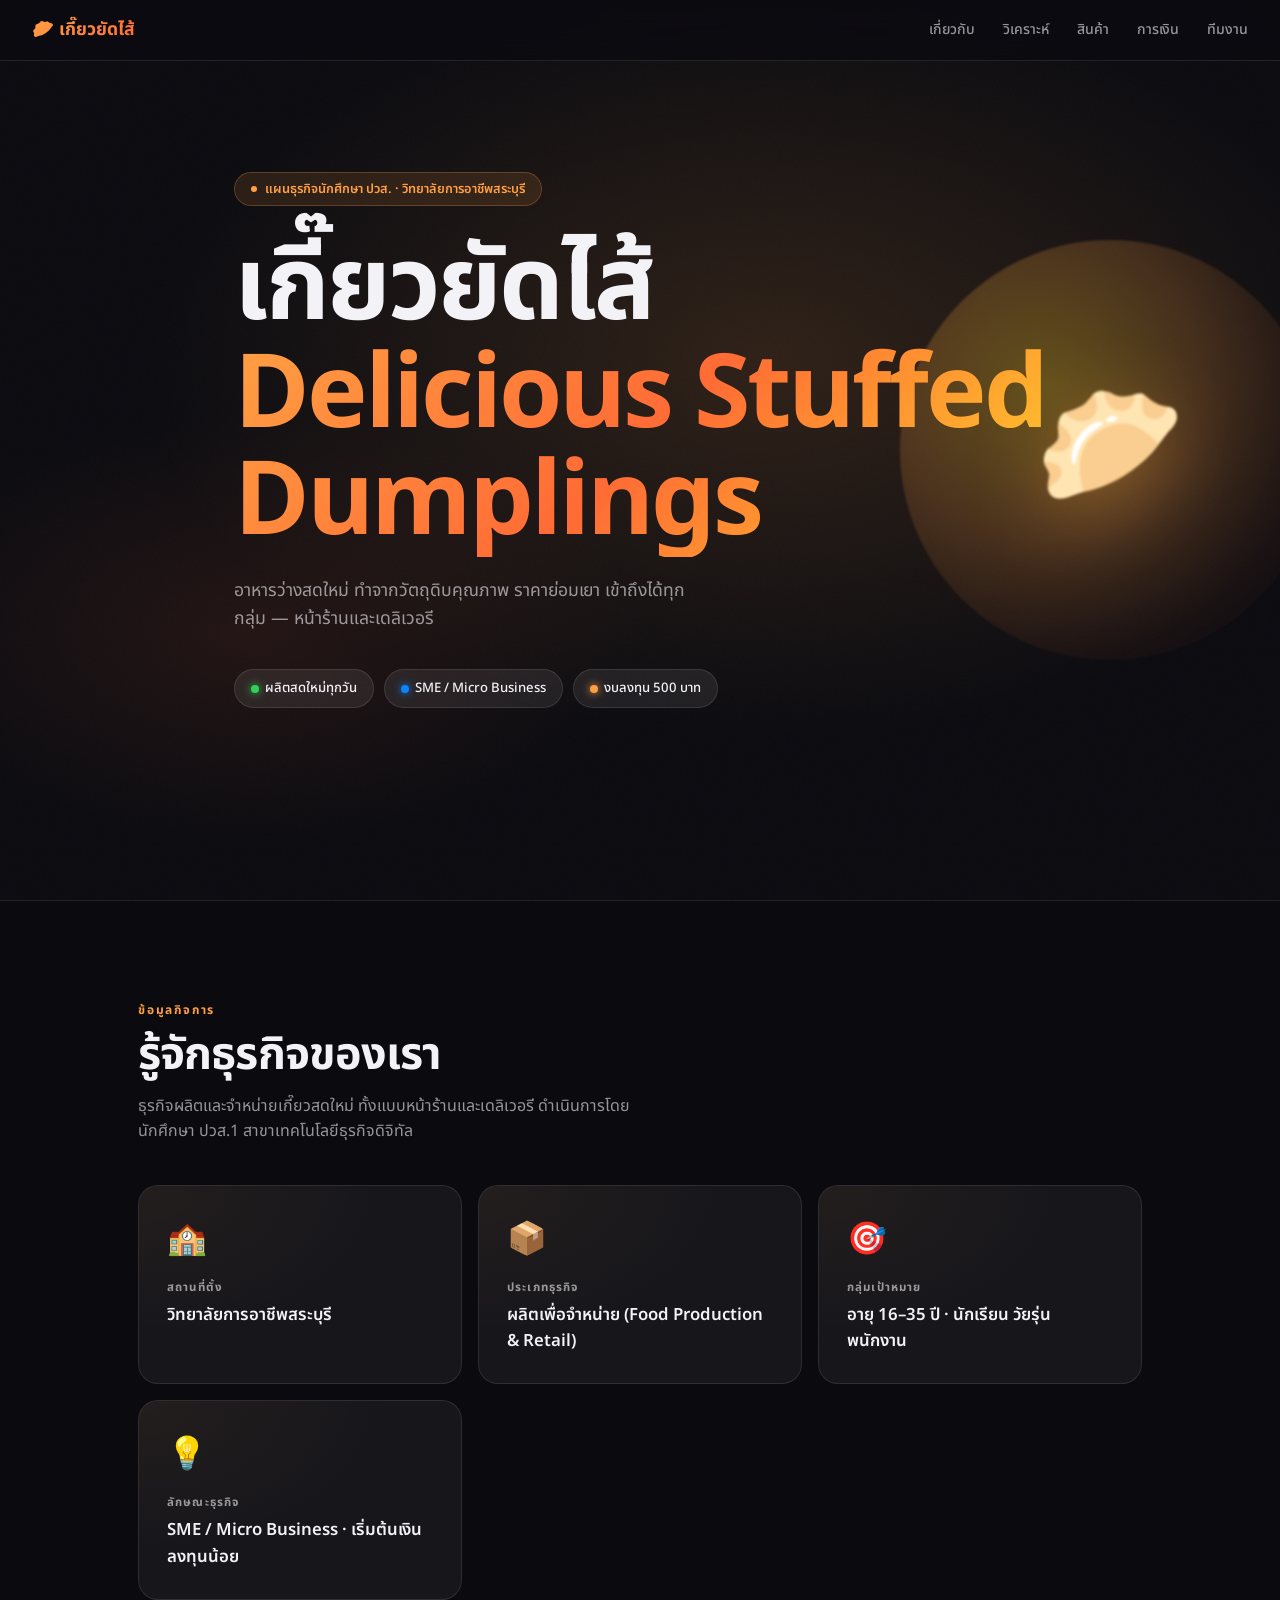
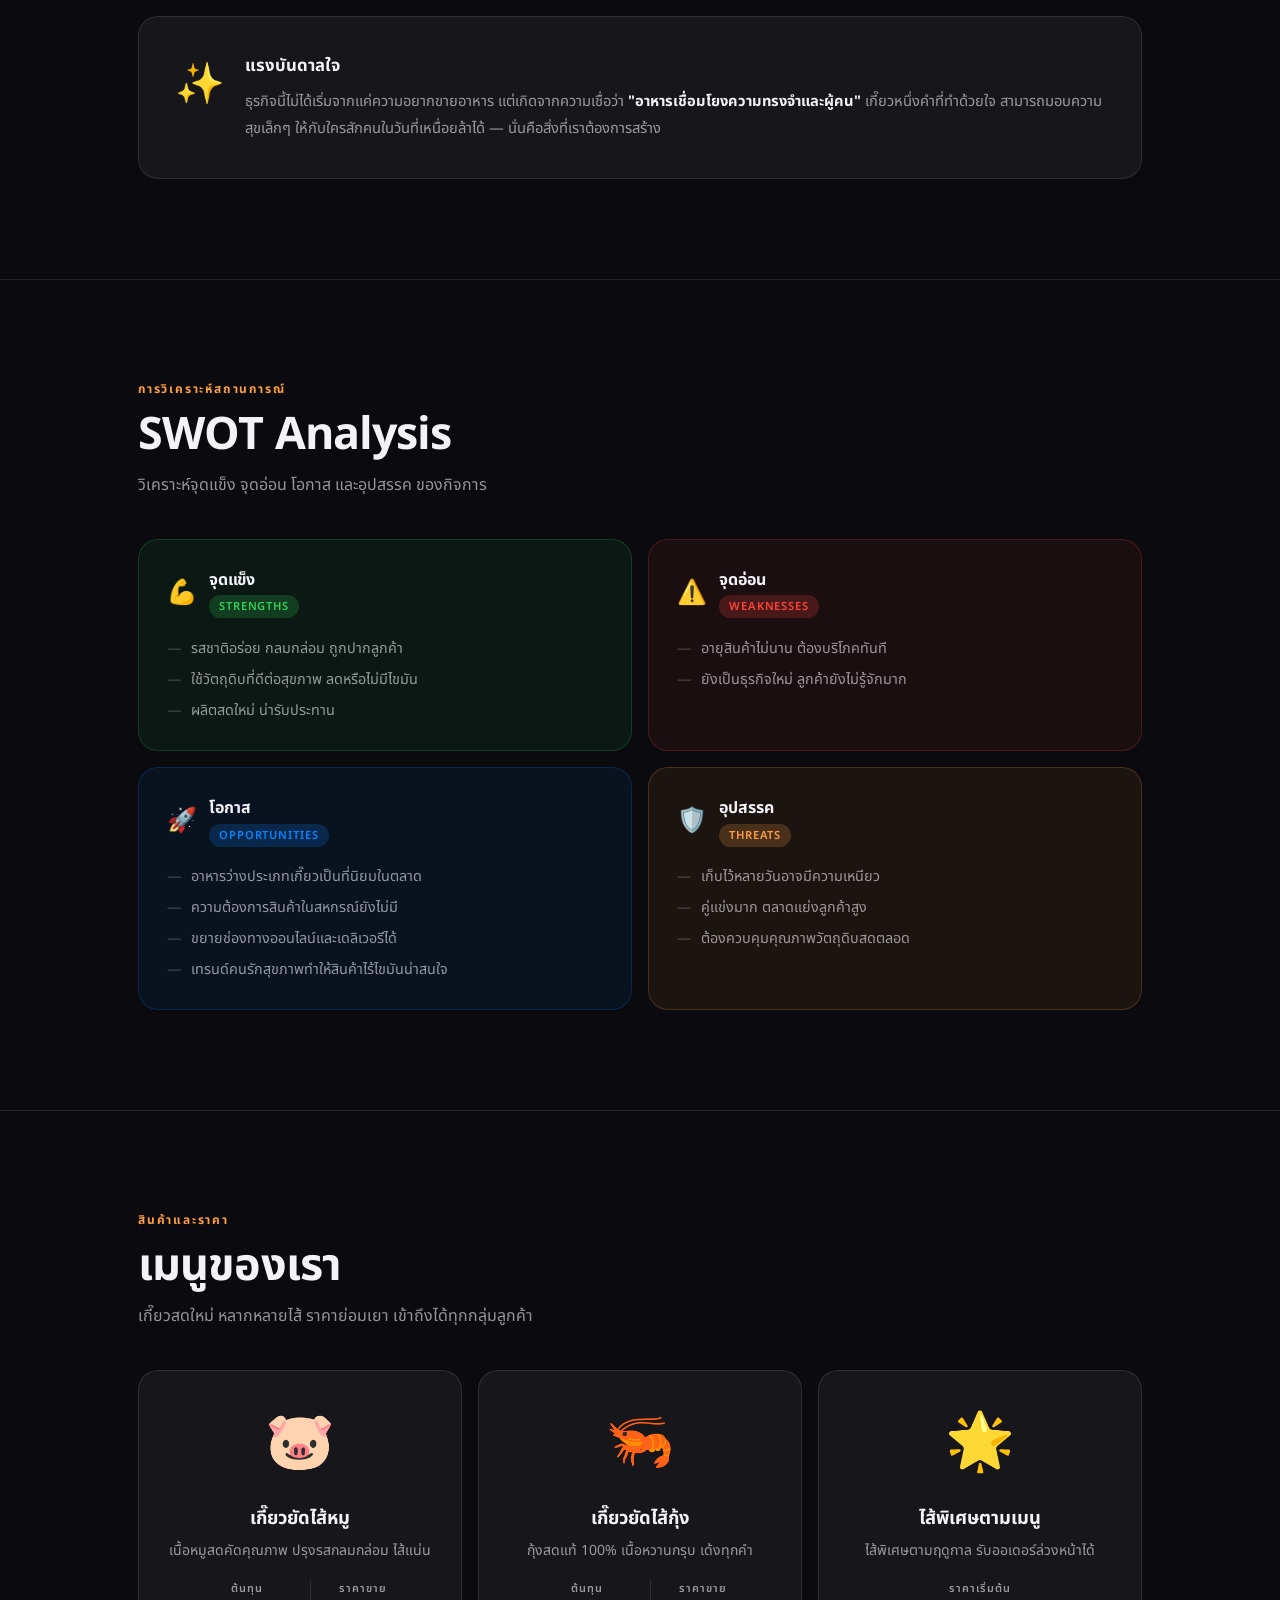
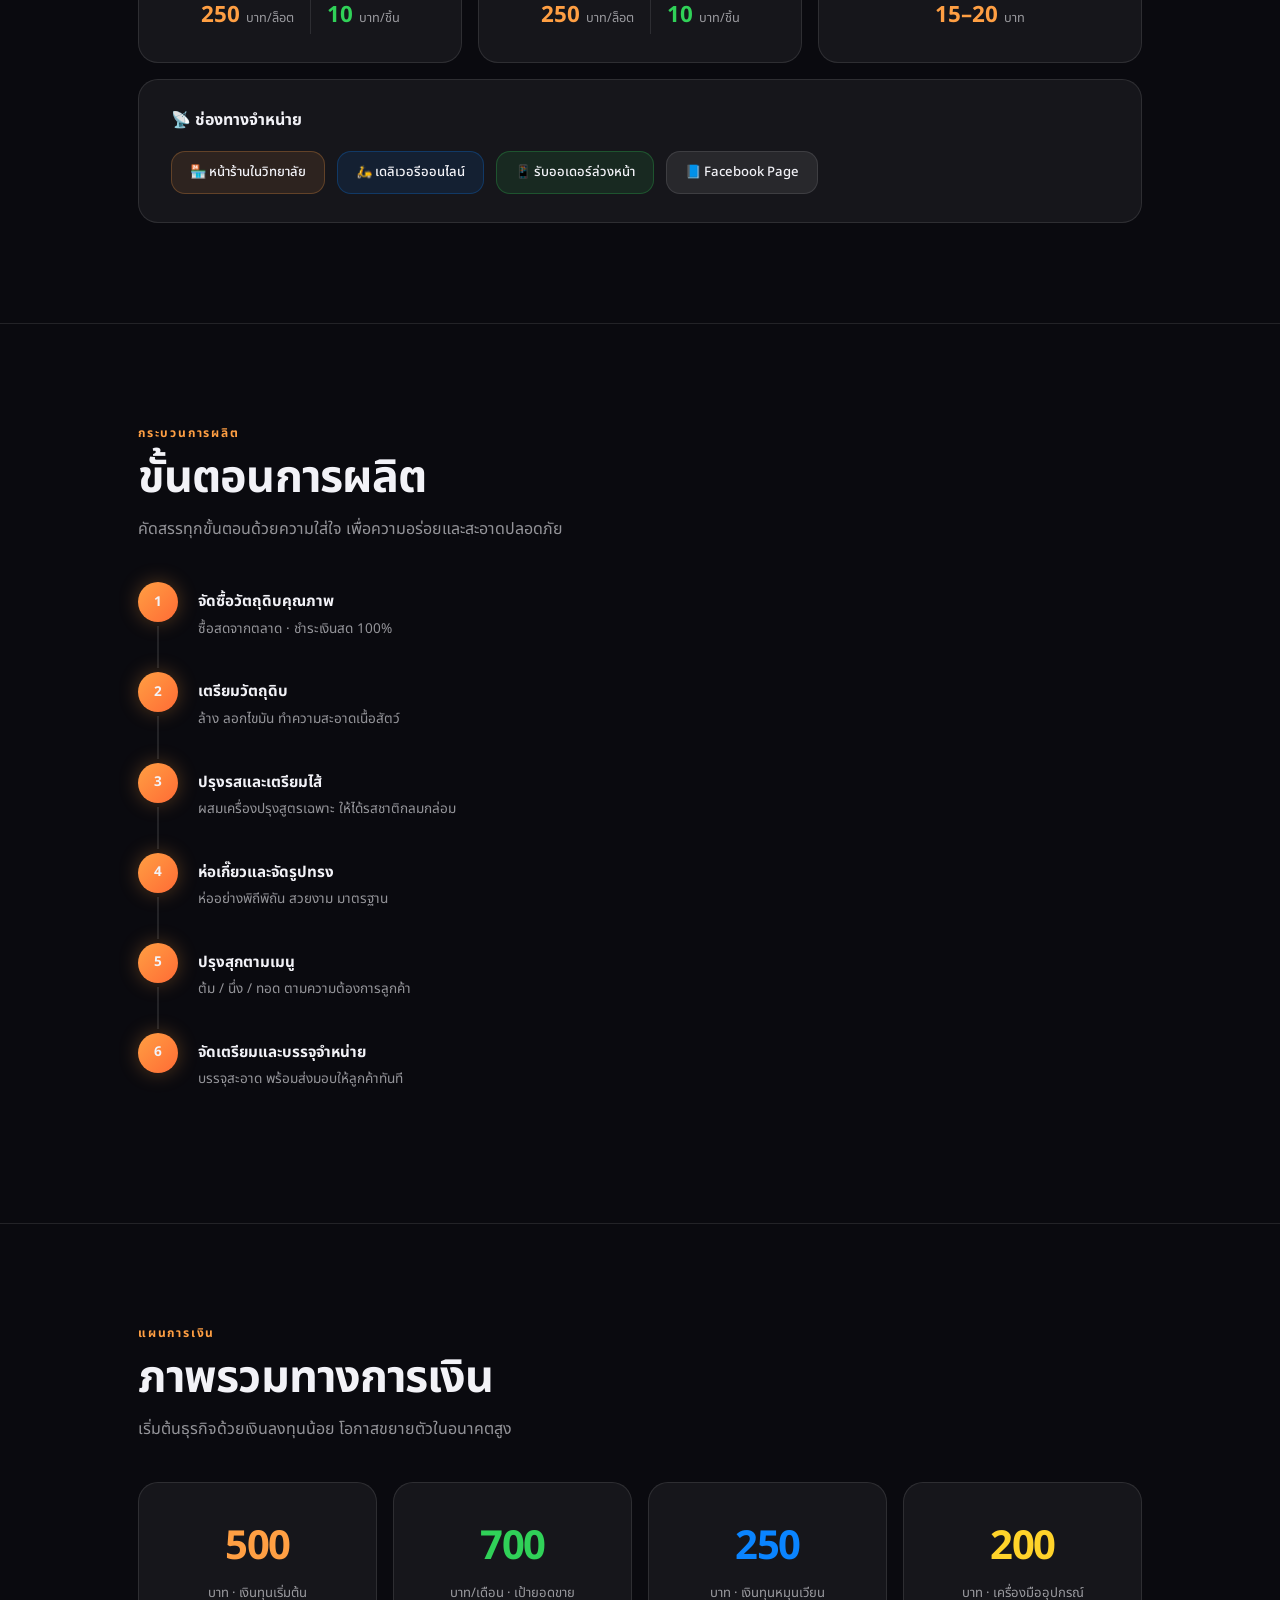
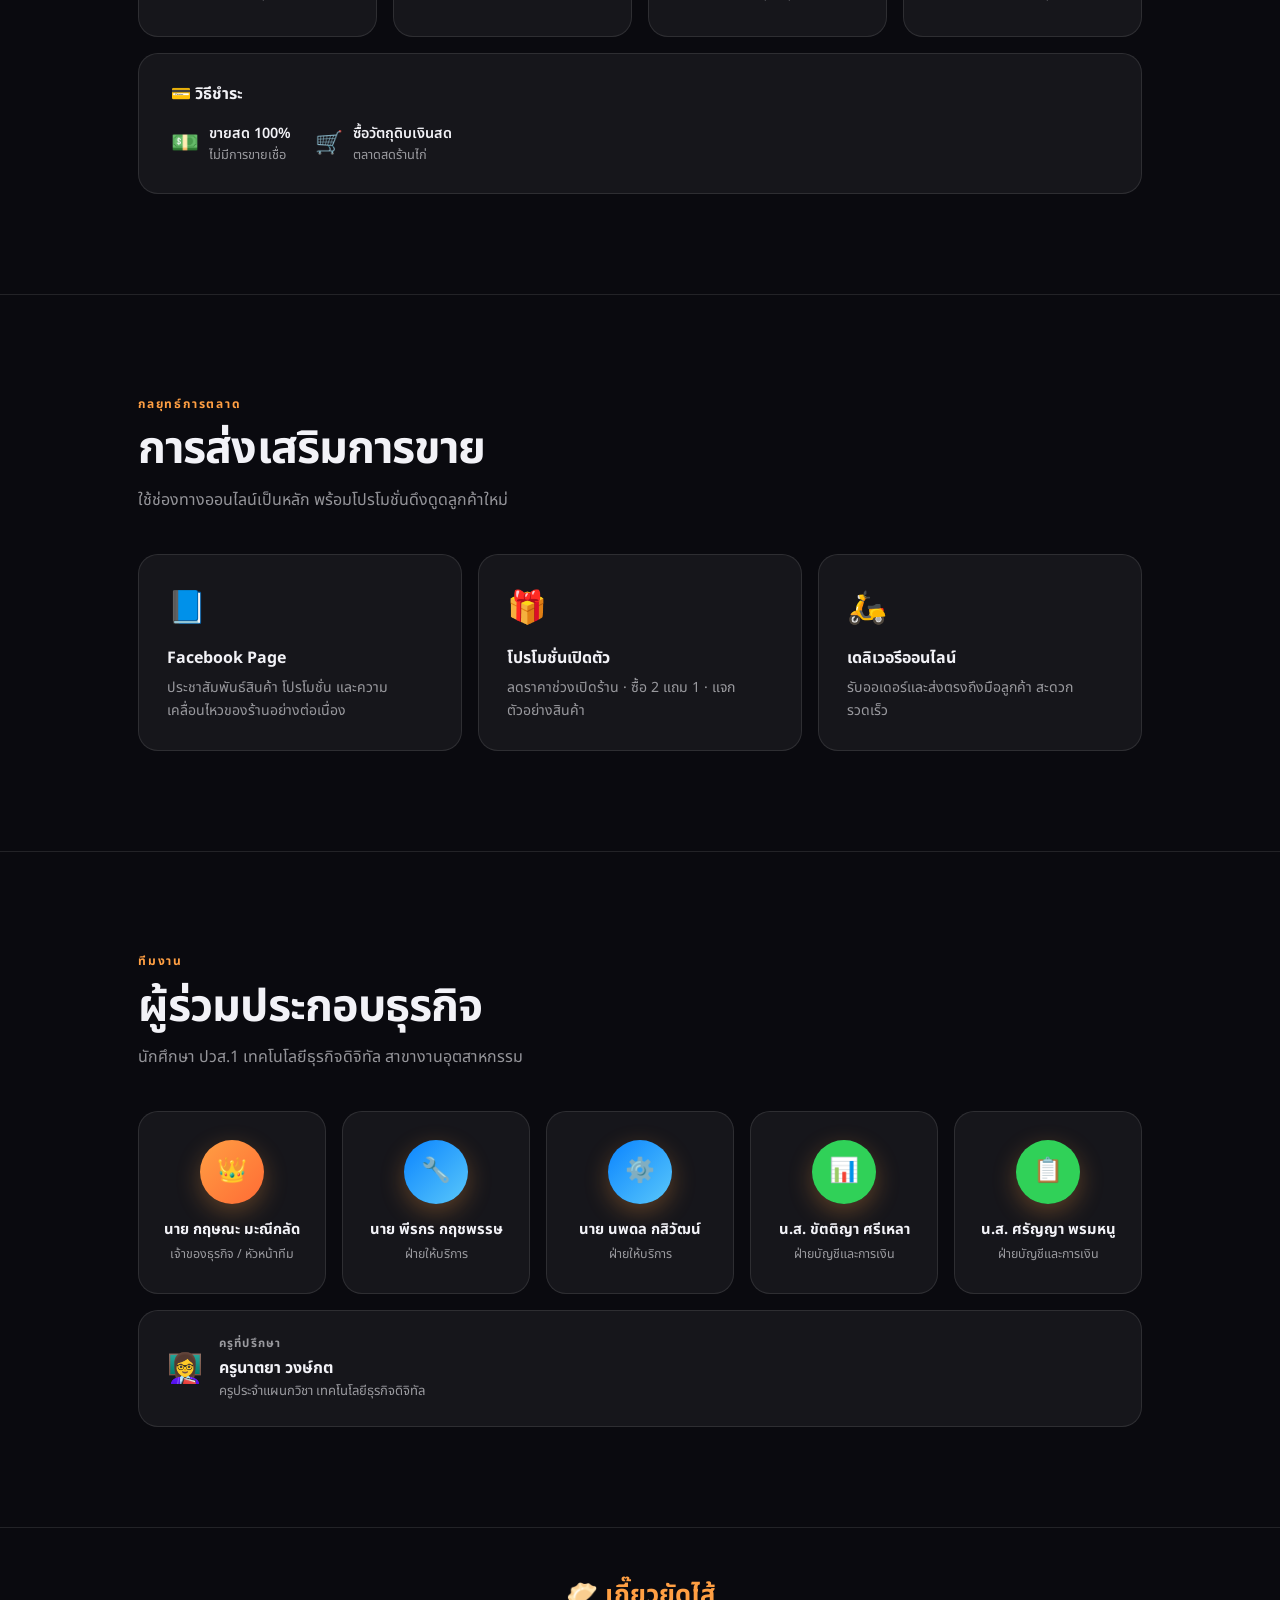
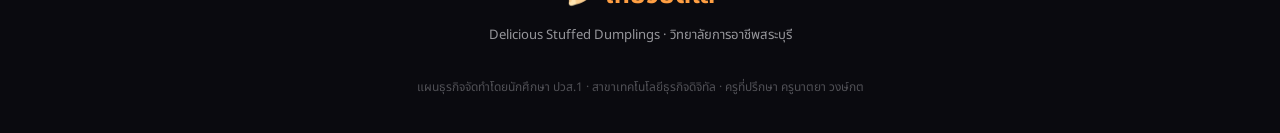
==== index.html @ 67b3e6c8 "Add files via upload" ====
<!DOCTYPE html>
<html lang="th">
<head>
<meta charset="UTF-8">
<meta name="viewport" content="width=device-width, initial-scale=1.0">
<title>เกี๊ยวยัดไส้ · Delicious Stuffed Dumplings</title>
<link rel="preconnect" href="https://fonts.googleapis.com">
<link href="https://fonts.googleapis.com/css2?family=Noto+Sans+Thai:wght@300;400;500;600;700&family=SF+Pro+Display:wght@300;400;600;700&display=swap" rel="stylesheet">
<style>
  :root {
    --bg: #0a0a0f;
    --surface: rgba(255,255,255,0.05);
    --surface2: rgba(255,255,255,0.08);
    --border: rgba(255,255,255,0.1);
    --text: #f2f2f7;
    --subtext: rgba(242,242,247,0.6);
    --accent: #ff9f43;
    --accent2: #ff6b35;
    --accent3: #ffd32a;
    --green: #30d158;
    --blue: #0a84ff;
    --red: #ff453a;
    --card-radius: 20px;
    --font: 'Noto Sans Thai', -apple-system, sans-serif;
  }

  * { margin: 0; padding: 0; box-sizing: border-box; }

  html { scroll-behavior: smooth; }

  body {
    background: var(--bg);
    color: var(--text);
    font-family: var(--font);
    overflow-x: hidden;
    line-height: 1.6;
  }

  /* ── NAV ── */
  nav {
    position: fixed; top: 0; left: 0; right: 0; z-index: 100;
    padding: 16px 32px;
    display: flex; align-items: center; justify-content: space-between;
    background: rgba(10,10,15,0.7);
    backdrop-filter: blur(20px) saturate(180%);
    border-bottom: 1px solid var(--border);
  }
  .nav-logo {
    font-size: 1.1rem; font-weight: 700;
    background: linear-gradient(135deg, var(--accent), var(--accent2));
    -webkit-background-clip: text; -webkit-text-fill-color: transparent;
  }
  .nav-links { display: flex; gap: 28px; }
  .nav-links a {
    color: var(--subtext); text-decoration: none; font-size: 0.88rem;
    font-weight: 500; transition: color .2s;
  }
  .nav-links a:hover { color: var(--text); }

  /* ── SECTIONS ── */
  section { padding: 100px 0; }
  .container { max-width: 1060px; margin: 0 auto; padding: 0 28px; }

  /* ── HERO ── */
  #hero {
    min-height: 100vh;
    display: flex; align-items: center;
    position: relative; overflow: hidden;
    padding-top: 80px;
  }
  .hero-bg {
    position: absolute; inset: 0;
    background:
      radial-gradient(ellipse 70% 60% at 60% 40%, rgba(255,159,67,0.15) 0%, transparent 70%),
      radial-gradient(ellipse 50% 40% at 20% 70%, rgba(255,107,53,0.1) 0%, transparent 60%);
  }
  .hero-grain {
    position: absolute; inset: 0; opacity: .03;
    background-image: url("data:image/svg+xml,%3Csvg viewBox='0 0 256 256' xmlns='http://www.w3.org/2000/svg'%3E%3Cfilter id='n'%3E%3CfeTurbulence type='fractalNoise' baseFrequency='.9' numOctaves='4'/%3E%3C/filter%3E%3Crect width='100%25' height='100%25' filter='url(%23n)' opacity='1'/%3E%3C/svg%3E");
    background-size: 200px;
  }
  .hero-content { position: relative; z-index: 1; }
  .hero-eyebrow {
    display: inline-flex; align-items: center; gap: 8px;
    background: rgba(255,159,67,0.12);
    border: 1px solid rgba(255,159,67,0.25);
    border-radius: 100px;
    padding: 6px 16px;
    font-size: 0.8rem; font-weight: 600;
    color: var(--accent);
    margin-bottom: 28px;
    opacity: 0; transform: translateY(20px);
    animation: fadeUp .6s .2s forwards;
  }
  .hero-eyebrow span { width: 6px; height: 6px; background: var(--accent); border-radius: 50%; }
  h1.hero-title {
    font-size: clamp(3rem, 8vw, 6.5rem);
    font-weight: 700; line-height: 1.05;
    letter-spacing: -0.03em;
    opacity: 0; transform: translateY(30px);
    animation: fadeUp .7s .35s forwards;
  }
  h1.hero-title .line2 {
    display: block;
    background: linear-gradient(135deg, var(--accent) 0%, var(--accent2) 50%, var(--accent3) 100%);
    -webkit-background-clip: text; -webkit-text-fill-color: transparent;
  }
  .hero-sub {
    margin-top: 20px;
    font-size: 1.1rem; color: var(--subtext);
    max-width: 480px; font-weight: 400;
    opacity: 0; transform: translateY(20px);
    animation: fadeUp .6s .5s forwards;
  }
  .hero-badges {
    display: flex; flex-wrap: wrap; gap: 10px;
    margin-top: 36px;
    opacity: 0; transform: translateY(20px);
    animation: fadeUp .6s .65s forwards;
  }
  .badge {
    display: flex; align-items: center; gap: 6px;
    background: var(--surface2);
    border: 1px solid var(--border);
    border-radius: 100px;
    padding: 8px 16px; font-size: 0.82rem; font-weight: 500;
  }
  .badge .dot { width: 8px; height: 8px; border-radius: 50%; }
  .badge.green .dot { background: var(--green); box-shadow: 0 0 8px var(--green); }
  .badge.blue .dot { background: var(--blue); box-shadow: 0 0 8px var(--blue); }
  .badge.orange .dot { background: var(--accent); box-shadow: 0 0 8px var(--accent); }

  .hero-visual {
    position: absolute; right: -40px; top: 50%;
    transform: translateY(-50%);
    width: 420px; height: 420px;
    opacity: 0; animation: fadeIn 1s .8s forwards;
  }
  .hero-orb {
    width: 420px; height: 420px; border-radius: 50%;
    background: radial-gradient(circle at 35% 35%, rgba(255,211,42,0.3), rgba(255,159,67,0.2) 40%, rgba(255,107,53,0.05) 70%, transparent);
    filter: blur(1px);
    animation: float 6s ease-in-out infinite;
  }
  .hero-orb::after {
    content: '🥟';
    position: absolute; top: 50%; left: 50%;
    transform: translate(-50%,-50%);
    font-size: 120px;
    filter: drop-shadow(0 20px 40px rgba(255,159,67,0.4));
  }

  /* ── SECTION HEADER ── */
  .sec-label {
    font-size: 0.75rem; font-weight: 700; letter-spacing: .15em;
    text-transform: uppercase; color: var(--accent);
    margin-bottom: 10px;
  }
  .sec-title {
    font-size: clamp(1.8rem, 4vw, 2.8rem);
    font-weight: 700; letter-spacing: -0.02em;
    line-height: 1.15;
  }
  .sec-sub { margin-top: 12px; color: var(--subtext); max-width: 520px; font-size: 1rem; }

  /* ── CARD ── */
  .card {
    background: var(--surface);
    border: 1px solid var(--border);
    border-radius: var(--card-radius);
    padding: 28px;
    transition: transform .3s, border-color .3s, background .3s;
  }
  .card:hover {
    transform: translateY(-4px);
    border-color: rgba(255,159,67,0.3);
    background: var(--surface2);
  }

  /* ── INFO GRID ── */
  .info-grid {
    display: grid;
    grid-template-columns: repeat(auto-fit, minmax(260px, 1fr));
    gap: 16px; margin-top: 40px;
  }
  .info-card { position: relative; overflow: hidden; }
  .info-card-icon { font-size: 2rem; margin-bottom: 14px; }
  .info-card-label { font-size: 0.72rem; font-weight: 700; letter-spacing: .1em; text-transform: uppercase; color: var(--subtext); margin-bottom: 4px; }
  .info-card-value { font-size: 1.05rem; font-weight: 600; }
  .info-card-glow {
    position: absolute; inset: 0;
    background: radial-gradient(ellipse 80% 80% at 0% 0%, rgba(255,159,67,0.06), transparent);
    pointer-events: none;
  }

  /* ── SWOT ── */
  .swot-grid {
    display: grid; grid-template-columns: 1fr 1fr;
    gap: 16px; margin-top: 40px;
  }
  .swot-card { border-radius: var(--card-radius); padding: 28px; border: 1px solid; }
  .swot-card.strength { background: rgba(48,209,88,0.07); border-color: rgba(48,209,88,0.2); }
  .swot-card.weakness { background: rgba(255,69,58,0.07); border-color: rgba(255,69,58,0.2); }
  .swot-card.opportunity { background: rgba(10,132,255,0.07); border-color: rgba(10,132,255,0.2); }
  .swot-card.threat { background: rgba(255,159,67,0.07); border-color: rgba(255,159,67,0.2); }
  .swot-header { display: flex; align-items: center; gap: 12px; margin-bottom: 18px; }
  .swot-emoji { font-size: 1.5rem; }
  .swot-name { font-weight: 700; font-size: 1rem; }
  .swot-tag { font-size: 0.7rem; font-weight: 600; letter-spacing: .08em; text-transform: uppercase; padding: 3px 10px; border-radius: 100px; }
  .strength .swot-tag { background: rgba(48,209,88,0.2); color: var(--green); }
  .weakness .swot-tag { background: rgba(255,69,58,0.2); color: var(--red); }
  .opportunity .swot-tag { background: rgba(10,132,255,0.2); color: var(--blue); }
  .threat .swot-tag { background: rgba(255,159,67,0.2); color: var(--accent); }
  .swot-list { list-style: none; display: flex; flex-direction: column; gap: 8px; }
  .swot-list li { display: flex; gap: 10px; font-size: 0.9rem; color: var(--subtext); }
  .swot-list li::before { content: '—'; opacity: .4; flex-shrink: 0; }

  /* ── PRODUCTS ── */
  .products-grid {
    display: grid; grid-template-columns: repeat(auto-fit, minmax(280px, 1fr));
    gap: 16px; margin-top: 40px;
  }
  .product-card { text-align: center; }
  .product-emoji { font-size: 3.5rem; margin-bottom: 16px; display: block; }
  .product-name { font-size: 1.15rem; font-weight: 700; }
  .product-desc { font-size: 0.88rem; color: var(--subtext); margin-top: 6px; }
  .product-price-row { display: flex; justify-content: center; gap: 16px; margin-top: 18px; }
  .price-item { text-align: center; }
  .price-label { font-size: 0.68rem; font-weight: 600; letter-spacing: .08em; text-transform: uppercase; color: var(--subtext); }
  .price-value { font-size: 1.4rem; font-weight: 700; color: var(--accent); }
  .price-value span { font-size: 0.8rem; font-weight: 400; color: var(--subtext); }

  /* ── FINANCE ── */
  .finance-row {
    display: grid; grid-template-columns: repeat(auto-fit, minmax(200px, 1fr));
    gap: 16px; margin-top: 40px;
  }
  .stat-card { text-align: center; padding: 32px 20px; }
  .stat-num { font-size: 2.5rem; font-weight: 700; letter-spacing: -0.03em; }
  .stat-num.orange { color: var(--accent); }
  .stat-num.green { color: var(--green); }
  .stat-num.blue { color: var(--blue); }
  .stat-label { font-size: 0.82rem; color: var(--subtext); margin-top: 4px; }

  /* ── TEAM ── */
  .team-grid {
    display: grid; grid-template-columns: repeat(auto-fit, minmax(180px, 1fr));
    gap: 16px; margin-top: 40px;
  }
  .team-card { text-align: center; padding: 28px 20px; }
  .team-avatar {
    width: 64px; height: 64px; border-radius: 50%;
    background: linear-gradient(135deg, var(--accent), var(--accent2));
    display: flex; align-items: center; justify-content: center;
    font-size: 1.5rem; margin: 0 auto 14px;
    box-shadow: 0 8px 24px rgba(255,159,67,0.3);
  }
  .team-name { font-size: 0.92rem; font-weight: 700; }
  .team-role { font-size: 0.78rem; color: var(--subtext); margin-top: 4px; }

  /* ── PROCESS TIMELINE ── */
  .timeline { margin-top: 40px; display: flex; flex-direction: column; gap: 0; }
  .timeline-item { display: flex; gap: 20px; }
  .timeline-left { display: flex; flex-direction: column; align-items: center; }
  .timeline-dot {
    width: 40px; height: 40px; border-radius: 50%;
    background: linear-gradient(135deg, var(--accent), var(--accent2));
    display: flex; align-items: center; justify-content: center;
    font-size: 0.85rem; font-weight: 700; flex-shrink: 0;
    box-shadow: 0 0 20px rgba(255,159,67,0.3);
  }
  .timeline-line { flex: 1; width: 2px; background: var(--border); margin: 4px 0; min-height: 32px; }
  .timeline-item:last-child .timeline-line { display: none; }
  .timeline-content { padding: 8px 0 32px; }
  .timeline-title { font-weight: 700; font-size: 0.95rem; }
  .timeline-desc { font-size: 0.85rem; color: var(--subtext); margin-top: 4px; }

  /* ── MARKETING ── */
  .mktg-grid {
    display: grid; grid-template-columns: repeat(auto-fit, minmax(240px, 1fr));
    gap: 16px; margin-top: 40px;
  }

  /* ── FOOTER ── */
  footer {
    border-top: 1px solid var(--border);
    padding: 48px 0 36px;
    text-align: center;
  }
  .footer-logo { font-size: 1.6rem; font-weight: 700; color: var(--accent); margin-bottom: 8px; }
  .footer-sub { font-size: 0.82rem; color: var(--subtext); }
  .footer-meta { margin-top: 32px; font-size: 0.75rem; color: rgba(242,242,247,0.3); }

  /* ── DIVIDER ── */
  .divider { border: none; border-top: 1px solid var(--border); margin: 0; }

  /* ── SCROLL REVEAL ── */
  .reveal { opacity: 0; transform: translateY(32px); transition: opacity .65s cubic-bezier(.22,1,.36,1), transform .65s cubic-bezier(.22,1,.36,1); }
  .reveal.visible { opacity: 1; transform: none; }
  .reveal-delay-1 { transition-delay: .1s; }
  .reveal-delay-2 { transition-delay: .2s; }
  .reveal-delay-3 { transition-delay: .3s; }
  .reveal-delay-4 { transition-delay: .4s; }

  /* ── KEYFRAMES ── */
  @keyframes fadeUp { to { opacity: 1; transform: none; } }
  @keyframes fadeIn { to { opacity: 1; } }
  @keyframes float {
    0%, 100% { transform: translateY(0); }
    50% { transform: translateY(-18px); }
  }
  @keyframes pulse {
    0%, 100% { opacity: 1; }
    50% { opacity: .5; }
  }

  /* ── MOBILE ── */
  @media (max-width: 768px) {
    nav { padding: 14px 20px; }
    .nav-links { gap: 16px; }
    .hero-visual { display: none; }
    h1.hero-title { font-size: 2.8rem; }
    .swot-grid { grid-template-columns: 1fr; }
    .hero-badges { gap: 8px; }
  }

  @media (prefers-reduced-motion: reduce) {
    * { animation: none !important; transition: none !important; }
  }
</style>
</head>
<body>

<!-- NAV -->
<nav>
  <div class="nav-logo">🥟 เกี๊ยวยัดไส้</div>
  <div class="nav-links">
    <a href="#about">เกี่ยวกับ</a>
    <a href="#swot">วิเคราะห์</a>
    <a href="#products">สินค้า</a>
    <a href="#finance">การเงิน</a>
    <a href="#team">ทีมงาน</a>
  </div>
</nav>

<!-- HERO -->
<section id="hero">
  <div class="hero-bg"></div>
  <div class="hero-grain"></div>
  <div class="container">
    <div class="hero-content">
      <div class="hero-eyebrow"><span></span> แผนธุรกิจนักศึกษา ปวส. · วิทยาลัยการอาชีพสระบุรี</div>
      <h1 class="hero-title">
        เกี๊ยวยัดไส้
        <span class="line2">Delicious Stuffed<br>Dumplings</span>
      </h1>
      <p class="hero-sub">อาหารว่างสดใหม่ ทำจากวัตถุดิบคุณภาพ ราคาย่อมเยา เข้าถึงได้ทุกกลุ่ม — หน้าร้านและเดลิเวอรี</p>
      <div class="hero-badges">
        <div class="badge green"><span class="dot"></span> ผลิตสดใหม่ทุกวัน</div>
        <div class="badge blue"><span class="dot"></span> SME / Micro Business</div>
        <div class="badge orange"><span class="dot"></span> งบลงทุน 500 บาท</div>
      </div>
    </div>
  </div>
  <div class="hero-visual">
    <div class="hero-orb"></div>
  </div>
</section>

<hr class="divider">

<!-- ABOUT -->
<section id="about">
  <div class="container">
    <div class="reveal">
      <div class="sec-label">ข้อมูลกิจการ</div>
      <h2 class="sec-title">รู้จักธุรกิจของเรา</h2>
      <p class="sec-sub">ธุรกิจผลิตและจำหน่ายเกี๊ยวสดใหม่ ทั้งแบบหน้าร้านและเดลิเวอรี ดำเนินการโดยนักศึกษา ปวส.1 สาขาเทคโนโลยีธุรกิจดิจิทัล</p>
    </div>
    <div class="info-grid">
      <div class="card info-card reveal reveal-delay-1">
        <div class="info-card-glow"></div>
        <div class="info-card-icon">🏫</div>
        <div class="info-card-label">สถานที่ตั้ง</div>
        <div class="info-card-value">วิทยาลัยการอาชีพสระบุรี</div>
      </div>
      <div class="card info-card reveal reveal-delay-2">
        <div class="info-card-glow"></div>
        <div class="info-card-icon">📦</div>
        <div class="info-card-label">ประเภทธุรกิจ</div>
        <div class="info-card-value">ผลิตเพื่อจำหน่าย (Food Production & Retail)</div>
      </div>
      <div class="card info-card reveal reveal-delay-3">
        <div class="info-card-glow"></div>
        <div class="info-card-icon">🎯</div>
        <div class="info-card-label">กลุ่มเป้าหมาย</div>
        <div class="info-card-value">อายุ 16–35 ปี · นักเรียน วัยรุ่น พนักงาน</div>
      </div>
      <div class="card info-card reveal reveal-delay-4">
        <div class="info-card-glow"></div>
        <div class="info-card-icon">💡</div>
        <div class="info-card-label">ลักษณะธุรกิจ</div>
        <div class="info-card-value">SME / Micro Business · เริ่มต้นเงินลงทุนน้อย</div>
      </div>
    </div>

    <!-- Inspiration -->
    <div class="card reveal" style="margin-top:16px; padding:36px;">
      <div style="display:flex;gap:20px;align-items:flex-start;">
        <div style="font-size:2.5rem;flex-shrink:0;">✨</div>
        <div>
          <div style="font-weight:700;font-size:1.05rem;margin-bottom:10px;">แรงบันดาลใจ</div>
          <p style="color:var(--subtext);line-height:1.8;font-size:0.92rem;">
            ธุรกิจนี้ไม่ได้เริ่มจากแค่ความอยากขายอาหาร แต่เกิดจากความเชื่อว่า <strong style="color:var(--text);">"อาหารเชื่อมโยงความทรงจำและผู้คน"</strong> เกี๊ยวหนึ่งคำที่ทำด้วยใจ สามารถมอบความสุขเล็กๆ ให้กับใครสักคนในวันที่เหนื่อยล้าได้ — นั่นคือสิ่งที่เราต้องการสร้าง
          </p>
        </div>
      </div>
    </div>
  </div>
</section>

<hr class="divider">

<!-- SWOT -->
<section id="swot">
  <div class="container">
    <div class="reveal">
      <div class="sec-label">การวิเคราะห์สถานการณ์</div>
      <h2 class="sec-title">SWOT Analysis</h2>
      <p class="sec-sub">วิเคราะห์จุดแข็ง จุดอ่อน โอกาส และอุปสรรค ของกิจการ</p>
    </div>
    <div class="swot-grid">
      <div class="swot-card strength reveal reveal-delay-1">
        <div class="swot-header">
          <span class="swot-emoji">💪</span>
          <div>
            <div class="swot-name">จุดแข็ง</div>
            <span class="swot-tag">Strengths</span>
          </div>
        </div>
        <ul class="swot-list">
          <li>รสชาติอร่อย กลมกล่อม ถูกปากลูกค้า</li>
          <li>ใช้วัตถุดิบที่ดีต่อสุขภาพ ลดหรือไม่มีไขมัน</li>
          <li>ผลิตสดใหม่ น่ารับประทาน</li>
        </ul>
      </div>
      <div class="swot-card weakness reveal reveal-delay-2">
        <div class="swot-header">
          <span class="swot-emoji">⚠️</span>
          <div>
            <div class="swot-name">จุดอ่อน</div>
            <span class="swot-tag">Weaknesses</span>
          </div>
        </div>
        <ul class="swot-list">
          <li>อายุสินค้าไม่นาน ต้องบริโภคทันที</li>
          <li>ยังเป็นธุรกิจใหม่ ลูกค้ายังไม่รู้จักมาก</li>
        </ul>
      </div>
      <div class="swot-card opportunity reveal reveal-delay-3">
        <div class="swot-header">
          <span class="swot-emoji">🚀</span>
          <div>
            <div class="swot-name">โอกาส</div>
            <span class="swot-tag">Opportunities</span>
          </div>
        </div>
        <ul class="swot-list">
          <li>อาหารว่างประเภทเกี๊ยวเป็นที่นิยมในตลาด</li>
          <li>ความต้องการสินค้าในสหกรณ์ยังไม่มี</li>
          <li>ขยายช่องทางออนไลน์และเดลิเวอรีได้</li>
          <li>เทรนด์คนรักสุขภาพทำให้สินค้าไร้ไขมันน่าสนใจ</li>
        </ul>
      </div>
      <div class="swot-card threat reveal reveal-delay-4">
        <div class="swot-header">
          <span class="swot-emoji">🛡️</span>
          <div>
            <div class="swot-name">อุปสรรค</div>
            <span class="swot-tag">Threats</span>
          </div>
        </div>
        <ul class="swot-list">
          <li>เก็บไว้หลายวันอาจมีความเหนียว</li>
          <li>คู่แข่งมาก ตลาดแย่งลูกค้าสูง</li>
          <li>ต้องควบคุมคุณภาพวัตถุดิบสดตลอด</li>
        </ul>
      </div>
    </div>
  </div>
</section>

<hr class="divider">

<!-- PRODUCTS -->
<section id="products">
  <div class="container">
    <div class="reveal">
      <div class="sec-label">สินค้าและราคา</div>
      <h2 class="sec-title">เมนูของเรา</h2>
      <p class="sec-sub">เกี๊ยวสดใหม่ หลากหลายไส้ ราคาย่อมเยา เข้าถึงได้ทุกกลุ่มลูกค้า</p>
    </div>
    <div class="products-grid">
      <div class="card product-card reveal reveal-delay-1">
        <span class="product-emoji">🐷</span>
        <div class="product-name">เกี๊ยวยัดไส้หมู</div>
        <div class="product-desc">เนื้อหมูสดคัดคุณภาพ ปรุงรสกลมกล่อม ไส้แน่น</div>
        <div class="product-price-row">
          <div class="price-item">
            <div class="price-label">ต้นทุน</div>
            <div class="price-value">250 <span>บาท/ล็อต</span></div>
          </div>
          <div style="width:1px;background:var(--border);"></div>
          <div class="price-item">
            <div class="price-label">ราคาขาย</div>
            <div class="price-value" style="color:var(--green);">10 <span>บาท/ชิ้น</span></div>
          </div>
        </div>
      </div>
      <div class="card product-card reveal reveal-delay-2">
        <span class="product-emoji">🦐</span>
        <div class="product-name">เกี๊ยวยัดไส้กุ้ง</div>
        <div class="product-desc">กุ้งสดแท้ 100% เนื้อหวานกรุบ เด้งทุกคำ</div>
        <div class="product-price-row">
          <div class="price-item">
            <div class="price-label">ต้นทุน</div>
            <div class="price-value">250 <span>บาท/ล็อต</span></div>
          </div>
          <div style="width:1px;background:var(--border);"></div>
          <div class="price-item">
            <div class="price-label">ราคาขาย</div>
            <div class="price-value" style="color:var(--green);">10 <span>บาท/ชิ้น</span></div>
          </div>
        </div>
      </div>
      <div class="card product-card reveal reveal-delay-3">
        <span class="product-emoji">🌟</span>
        <div class="product-name">ไส้พิเศษตามเมนู</div>
        <div class="product-desc">ไส้พิเศษตามฤดูกาล รับออเดอร์ล่วงหน้าได้</div>
        <div class="product-price-row">
          <div class="price-item">
            <div class="price-label">ราคาเริ่มต้น</div>
            <div class="price-value" style="color:var(--accent);">15–20 <span>บาท</span></div>
          </div>
        </div>
      </div>
    </div>

    <!-- Channels -->
    <div style="margin-top:16px;" class="reveal">
      <div class="card" style="padding:28px 32px;">
        <div style="font-weight:700;margin-bottom:18px;font-size:1rem;">📡 ช่องทางจำหน่าย</div>
        <div style="display:flex;flex-wrap:wrap;gap:12px;">
          <div class="badge orange" style="padding:10px 18px;border-radius:14px;background:rgba(255,159,67,0.1);border-color:rgba(255,159,67,0.25);">🏪 หน้าร้านในวิทยาลัย</div>
          <div class="badge blue" style="padding:10px 18px;border-radius:14px;background:rgba(10,132,255,0.1);border-color:rgba(10,132,255,0.25);">🛵 เดลิเวอรีออนไลน์</div>
          <div class="badge green" style="padding:10px 18px;border-radius:14px;background:rgba(48,209,88,0.1);border-color:rgba(48,209,88,0.25);">📱 รับออเดอร์ล่วงหน้า</div>
          <div class="badge" style="padding:10px 18px;border-radius:14px;">📘 Facebook Page</div>
        </div>
      </div>
    </div>
  </div>
</section>

<hr class="divider">

<!-- PROCESS -->
<section id="process">
  <div class="container">
    <div class="reveal">
      <div class="sec-label">กระบวนการผลิต</div>
      <h2 class="sec-title">ขั้นตอนการผลิต</h2>
      <p class="sec-sub">คัดสรรทุกขั้นตอนด้วยความใส่ใจ เพื่อความอร่อยและสะอาดปลอดภัย</p>
    </div>
    <div class="timeline reveal" style="margin-top:40px;max-width:600px;">
      <div class="timeline-item">
        <div class="timeline-left">
          <div class="timeline-dot">1</div>
          <div class="timeline-line"></div>
        </div>
        <div class="timeline-content">
          <div class="timeline-title">จัดซื้อวัตถุดิบคุณภาพ</div>
          <div class="timeline-desc">ซื้อสดจากตลาด · ชำระเงินสด 100%</div>
        </div>
      </div>
      <div class="timeline-item">
        <div class="timeline-left">
          <div class="timeline-dot">2</div>
          <div class="timeline-line"></div>
        </div>
        <div class="timeline-content">
          <div class="timeline-title">เตรียมวัตถุดิบ</div>
          <div class="timeline-desc">ล้าง ลอกไขมัน ทำความสะอาดเนื้อสัตว์</div>
        </div>
      </div>
      <div class="timeline-item">
        <div class="timeline-left">
          <div class="timeline-dot">3</div>
          <div class="timeline-line"></div>
        </div>
        <div class="timeline-content">
          <div class="timeline-title">ปรุงรสและเตรียมไส้</div>
          <div class="timeline-desc">ผสมเครื่องปรุงสูตรเฉพาะ ให้ได้รสชาติกลมกล่อม</div>
        </div>
      </div>
      <div class="timeline-item">
        <div class="timeline-left">
          <div class="timeline-dot">4</div>
          <div class="timeline-line"></div>
        </div>
        <div class="timeline-content">
          <div class="timeline-title">ห่อเกี๊ยวและจัดรูปทรง</div>
          <div class="timeline-desc">ห่ออย่างพิถีพิถัน สวยงาม มาตรฐาน</div>
        </div>
      </div>
      <div class="timeline-item">
        <div class="timeline-left">
          <div class="timeline-dot">5</div>
          <div class="timeline-line"></div>
        </div>
        <div class="timeline-content">
          <div class="timeline-title">ปรุงสุกตามเมนู</div>
          <div class="timeline-desc">ต้ม / นึ่ง / ทอด ตามความต้องการลูกค้า</div>
        </div>
      </div>
      <div class="timeline-item">
        <div class="timeline-left">
          <div class="timeline-dot">6</div>
        </div>
        <div class="timeline-content">
          <div class="timeline-title">จัดเตรียมและบรรจุจำหน่าย</div>
          <div class="timeline-desc">บรรจุสะอาด พร้อมส่งมอบให้ลูกค้าทันที</div>
        </div>
      </div>
    </div>
  </div>
</section>

<hr class="divider">

<!-- FINANCE -->
<section id="finance">
  <div class="container">
    <div class="reveal">
      <div class="sec-label">แผนการเงิน</div>
      <h2 class="sec-title">ภาพรวมทางการเงิน</h2>
      <p class="sec-sub">เริ่มต้นธุรกิจด้วยเงินลงทุนน้อย โอกาสขยายตัวในอนาคตสูง</p>
    </div>
    <div class="finance-row">
      <div class="card stat-card reveal reveal-delay-1">
        <div class="stat-num orange">500</div>
        <div class="stat-label">บาท · เงินทุนเริ่มต้น</div>
      </div>
      <div class="card stat-card reveal reveal-delay-2">
        <div class="stat-num green">700</div>
        <div class="stat-label">บาท/เดือน · เป้ายอดขาย</div>
      </div>
      <div class="card stat-card reveal reveal-delay-3">
        <div class="stat-num blue">250</div>
        <div class="stat-label">บาท · เงินทุนหมุนเวียน</div>
      </div>
      <div class="card stat-card reveal reveal-delay-4">
        <div class="stat-num" style="color:var(--accent3);">200</div>
        <div class="stat-label">บาท · เครื่องมืออุปกรณ์</div>
      </div>
    </div>
    <div class="card reveal" style="margin-top:16px;padding:28px 32px;">
      <div style="font-weight:700;margin-bottom:14px;">💳 วิธีชำระ</div>
      <div style="display:flex;gap:24px;flex-wrap:wrap;">
        <div style="display:flex;align-items:center;gap:10px;font-size:0.9rem;">
          <span style="font-size:1.4rem;">💵</span>
          <div><div style="font-weight:600;">ขายสด 100%</div><div style="color:var(--subtext);font-size:0.8rem;">ไม่มีการขายเชื่อ</div></div>
        </div>
        <div style="display:flex;align-items:center;gap:10px;font-size:0.9rem;">
          <span style="font-size:1.4rem;">🛒</span>
          <div><div style="font-weight:600;">ซื้อวัตถุดิบเงินสด</div><div style="color:var(--subtext);font-size:0.8rem;">ตลาดสดร้านไก่</div></div>
        </div>
      </div>
    </div>
  </div>
</section>

<hr class="divider">

<!-- MARKETING -->
<section id="marketing">
  <div class="container">
    <div class="reveal">
      <div class="sec-label">กลยุทธ์การตลาด</div>
      <h2 class="sec-title">การส่งเสริมการขาย</h2>
      <p class="sec-sub">ใช้ช่องทางออนไลน์เป็นหลัก พร้อมโปรโมชั่นดึงดูดลูกค้าใหม่</p>
    </div>
    <div class="mktg-grid">
      <div class="card reveal reveal-delay-1">
        <div style="font-size:2rem;margin-bottom:12px;">📘</div>
        <div style="font-weight:700;margin-bottom:6px;">Facebook Page</div>
        <div style="color:var(--subtext);font-size:0.88rem;">ประชาสัมพันธ์สินค้า โปรโมชั่น และความเคลื่อนไหวของร้านอย่างต่อเนื่อง</div>
      </div>
      <div class="card reveal reveal-delay-2">
        <div style="font-size:2rem;margin-bottom:12px;">🎁</div>
        <div style="font-weight:700;margin-bottom:6px;">โปรโมชั่นเปิดตัว</div>
        <div style="color:var(--subtext);font-size:0.88rem;">ลดราคาช่วงเปิดร้าน · ซื้อ 2 แถม 1 · แจกตัวอย่างสินค้า</div>
      </div>
      <div class="card reveal reveal-delay-3">
        <div style="font-size:2rem;margin-bottom:12px;">🛵</div>
        <div style="font-weight:700;margin-bottom:6px;">เดลิเวอรีออนไลน์</div>
        <div style="color:var(--subtext);font-size:0.88rem;">รับออเดอร์และส่งตรงถึงมือลูกค้า สะดวกรวดเร็ว</div>
      </div>
    </div>
  </div>
</section>

<hr class="divider">

<!-- TEAM -->
<section id="team">
  <div class="container">
    <div class="reveal">
      <div class="sec-label">ทีมงาน</div>
      <h2 class="sec-title">ผู้ร่วมประกอบธุรกิจ</h2>
      <p class="sec-sub">นักศึกษา ปวส.1 เทคโนโลยีธุรกิจดิจิทัล สาขางานอุตสาหกรรม</p>
    </div>
    <div class="team-grid">
      <div class="card team-card reveal reveal-delay-1">
        <div class="team-avatar">👑</div>
        <div class="team-name">นาย กฤษณะ มะณีกลัด</div>
        <div class="team-role">เจ้าของธุรกิจ / หัวหน้าทีม</div>
      </div>
      <div class="card team-card reveal reveal-delay-2">
        <div class="team-avatar" style="background:linear-gradient(135deg,var(--blue),#5ac8fa);">🔧</div>
        <div class="team-name">นาย พีรกร กฤชพรรษ</div>
        <div class="team-role">ฝ่ายให้บริการ</div>
      </div>
      <div class="card team-card reveal reveal-delay-3">
        <div class="team-avatar" style="background:linear-gradient(135deg,var(--blue),#5ac8fa);">⚙️</div>
        <div class="team-name">นาย นพดล กสิวัฒน์</div>
        <div class="team-role">ฝ่ายให้บริการ</div>
      </div>
      <div class="card team-card reveal reveal-delay-4">
        <div class="team-avatar" style="background:linear-gradient(135deg,var(--green),#30d158);">📊</div>
        <div class="team-name">น.ส. ขัตติญา ศรีเหลา</div>
        <div class="team-role">ฝ่ายบัญชีและการเงิน</div>
      </div>
      <div class="card team-card reveal">
        <div class="team-avatar" style="background:linear-gradient(135deg,var(--green),#30d158);">📋</div>
        <div class="team-name">น.ส. ศรัญญา พรมหนู</div>
        <div class="team-role">ฝ่ายบัญชีและการเงิน</div>
      </div>
    </div>
    <div class="card reveal" style="margin-top:16px;padding:24px 28px;">
      <div style="display:flex;align-items:center;gap:16px;">
        <div style="font-size:1.8rem;">👩‍🏫</div>
        <div>
          <div style="font-size:0.72rem;font-weight:700;letter-spacing:.1em;text-transform:uppercase;color:var(--subtext);margin-bottom:2px;">ครูที่ปรึกษา</div>
          <div style="font-weight:700;">ครูนาตยา วงษ์กต</div>
          <div style="color:var(--subtext);font-size:0.82rem;">ครูประจำแผนกวิชา เทคโนโลยีธุรกิจดิจิทัล</div>
        </div>
      </div>
    </div>
  </div>
</section>

<!-- FOOTER -->
<footer>
  <div class="container">
    <div class="footer-logo">🥟 เกี๊ยวยัดไส้</div>
    <div class="footer-sub">Delicious Stuffed Dumplings · วิทยาลัยการอาชีพสระบุรี</div>
    <div class="footer-meta">แผนธุรกิจจัดทำโดยนักศึกษา ปวส.1 · สาขาเทคโนโลยีธุรกิจดิจิทัล · ครูที่ปรึกษา ครูนาตยา วงษ์กต</div>
  </div>
</footer>

<script>
  // Scroll reveal
  const observer = new IntersectionObserver((entries) => {
    entries.forEach(e => {
      if (e.isIntersecting) {
        e.target.classList.add('visible');
        observer.unobserve(e.target);
      }
    });
  }, { threshold: 0.12 });

  document.querySelectorAll('.reveal').forEach(el => observer.observe(el));

  // Nav active link highlight
  const sections = document.querySelectorAll('section[id]');
  const navLinks = document.querySelectorAll('.nav-links a');
  window.addEventListener('scroll', () => {
    let current = '';
    sections.forEach(s => {
      if (window.scrollY >= s.offsetTop - 120) current = s.id;
    });
    navLinks.forEach(a => {
      a.style.color = a.getAttribute('href') === `#${current}` ? 'var(--text)' : '';
    });
  });
</script>
</body>
</html>
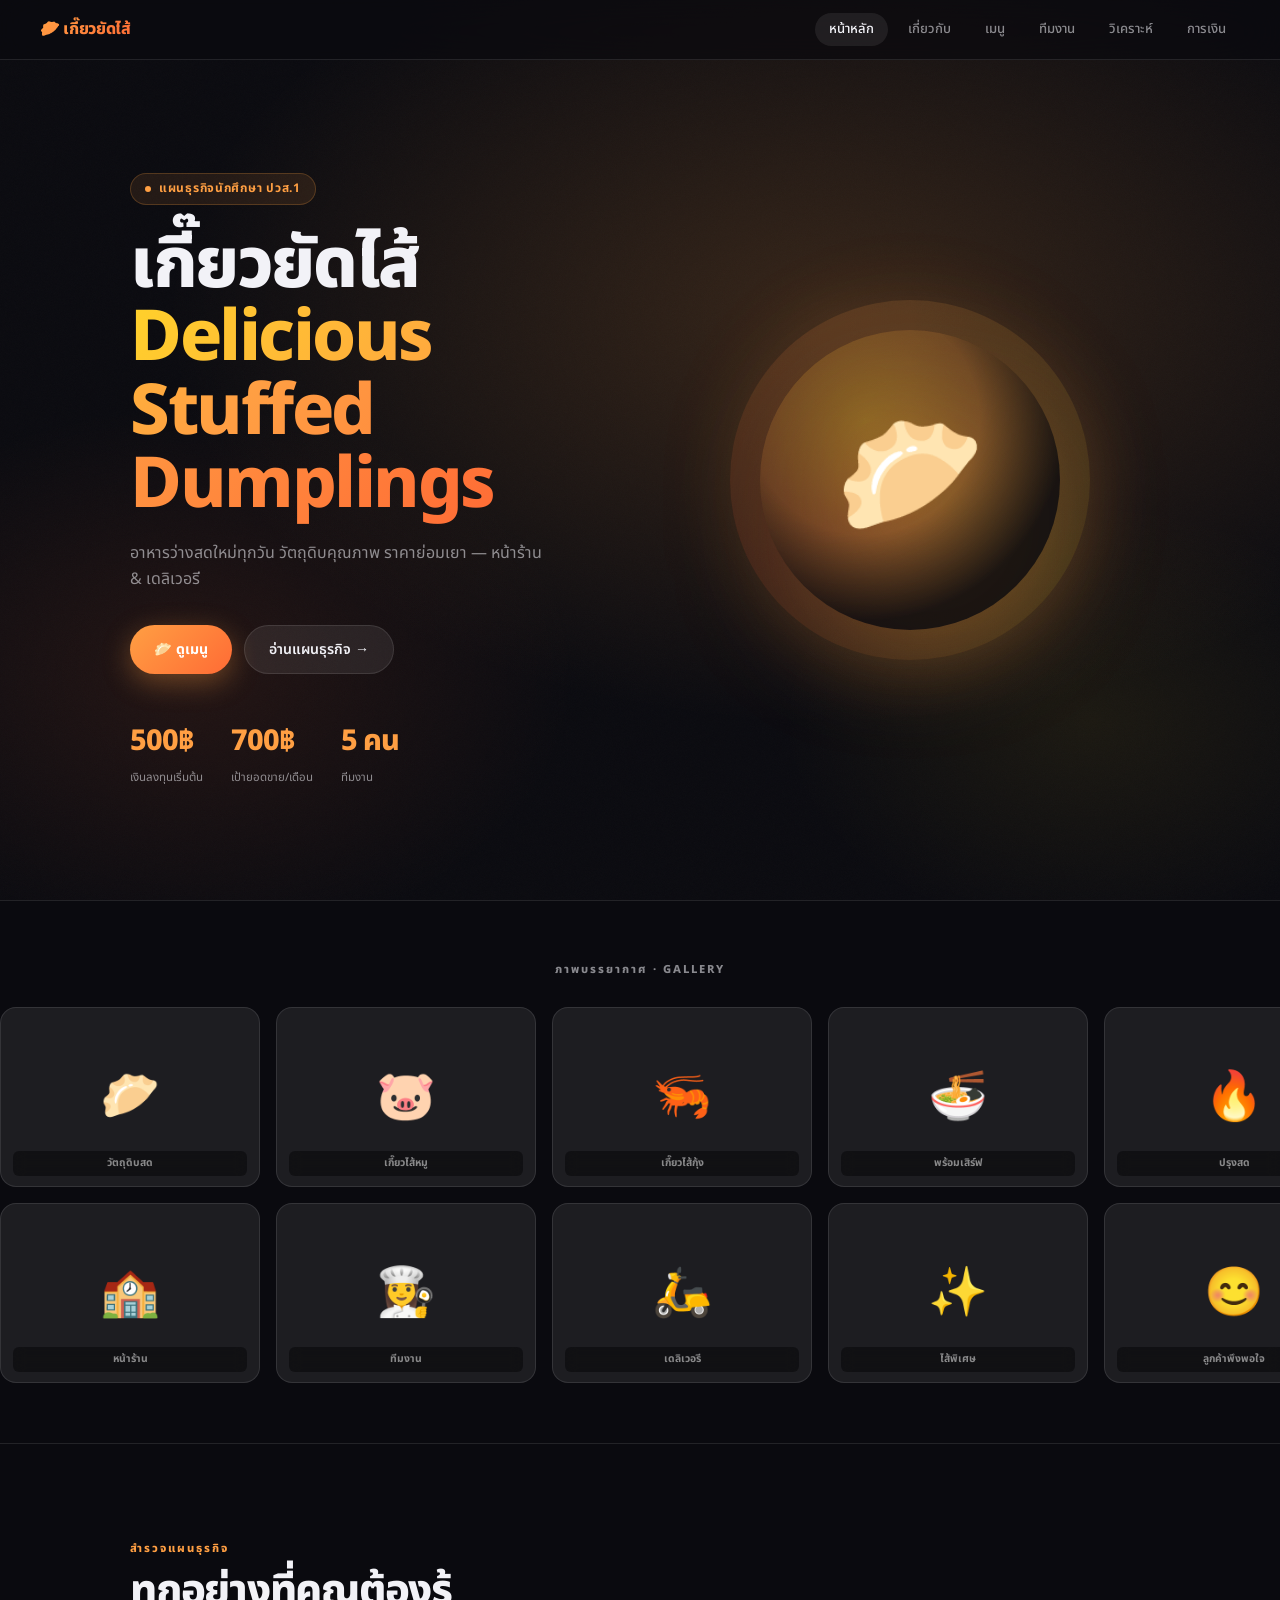
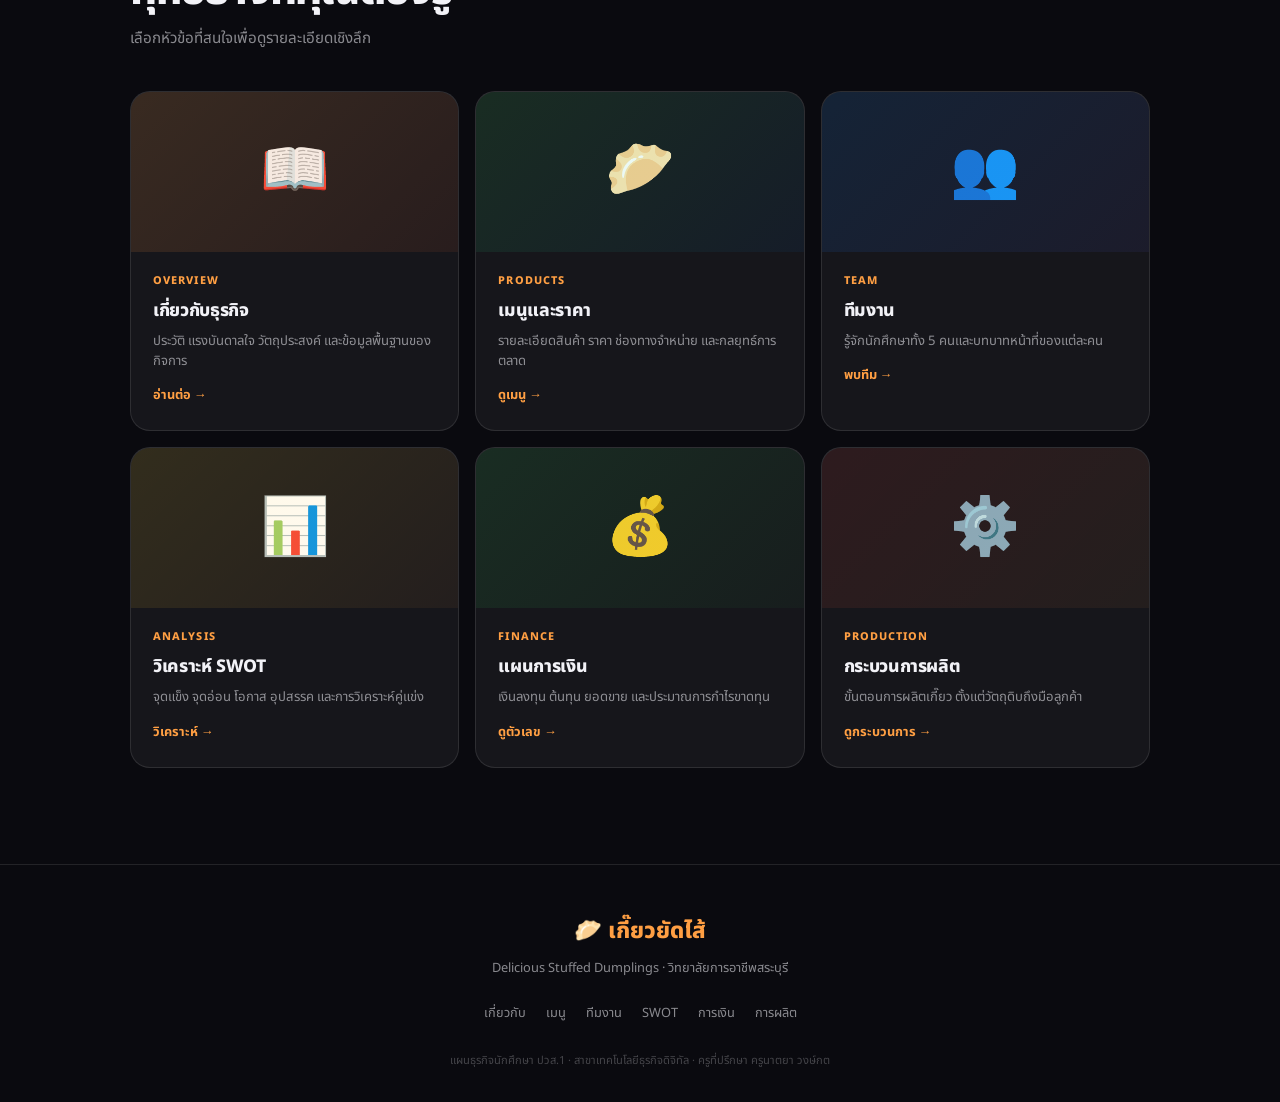
==== commit 67b686f4: "Add files via upload" ====
--- a/index.html
+++ b/index.html
@@ -5,794 +5,456 @@
 <meta name="viewport" content="width=device-width, initial-scale=1.0">
 <title>เกี๊ยวยัดไส้ · Delicious Stuffed Dumplings</title>
 <link rel="preconnect" href="https://fonts.googleapis.com">
-<link href="https://fonts.googleapis.com/css2?family=Noto+Sans+Thai:wght@300;400;500;600;700&family=SF+Pro+Display:wght@300;400;600;700&display=swap" rel="stylesheet">
+<link href="https://fonts.googleapis.com/css2?family=Noto+Sans+Thai:wght@300;400;500;600;700;800&display=swap" rel="stylesheet">
 <style>
-  :root {
-    --bg: #0a0a0f;
-    --surface: rgba(255,255,255,0.05);
-    --surface2: rgba(255,255,255,0.08);
-    --border: rgba(255,255,255,0.1);
-    --text: #f2f2f7;
-    --subtext: rgba(242,242,247,0.6);
-    --accent: #ff9f43;
-    --accent2: #ff6b35;
-    --accent3: #ffd32a;
-    --green: #30d158;
-    --blue: #0a84ff;
-    --red: #ff453a;
-    --card-radius: 20px;
-    --font: 'Noto Sans Thai', -apple-system, sans-serif;
-  }
-
-  * { margin: 0; padding: 0; box-sizing: border-box; }
-
-  html { scroll-behavior: smooth; }
-
-  body {
-    background: var(--bg);
-    color: var(--text);
-    font-family: var(--font);
-    overflow-x: hidden;
-    line-height: 1.6;
-  }
-
-  /* ── NAV ── */
-  nav {
-    position: fixed; top: 0; left: 0; right: 0; z-index: 100;
-    padding: 16px 32px;
-    display: flex; align-items: center; justify-content: space-between;
-    background: rgba(10,10,15,0.7);
-    backdrop-filter: blur(20px) saturate(180%);
-    border-bottom: 1px solid var(--border);
-  }
-  .nav-logo {
-    font-size: 1.1rem; font-weight: 700;
-    background: linear-gradient(135deg, var(--accent), var(--accent2));
-    -webkit-background-clip: text; -webkit-text-fill-color: transparent;
-  }
-  .nav-links { display: flex; gap: 28px; }
-  .nav-links a {
-    color: var(--subtext); text-decoration: none; font-size: 0.88rem;
-    font-weight: 500; transition: color .2s;
-  }
-  .nav-links a:hover { color: var(--text); }
-
-  /* ── SECTIONS ── */
-  section { padding: 100px 0; }
-  .container { max-width: 1060px; margin: 0 auto; padding: 0 28px; }
-
-  /* ── HERO ── */
-  #hero {
-    min-height: 100vh;
-    display: flex; align-items: center;
-    position: relative; overflow: hidden;
-    padding-top: 80px;
-  }
-  .hero-bg {
-    position: absolute; inset: 0;
-    background:
-      radial-gradient(ellipse 70% 60% at 60% 40%, rgba(255,159,67,0.15) 0%, transparent 70%),
-      radial-gradient(ellipse 50% 40% at 20% 70%, rgba(255,107,53,0.1) 0%, transparent 60%);
-  }
-  .hero-grain {
-    position: absolute; inset: 0; opacity: .03;
-    background-image: url("data:image/svg+xml,%3Csvg viewBox='0 0 256 256' xmlns='http://www.w3.org/2000/svg'%3E%3Cfilter id='n'%3E%3CfeTurbulence type='fractalNoise' baseFrequency='.9' numOctaves='4'/%3E%3C/filter%3E%3Crect width='100%25' height='100%25' filter='url(%23n)' opacity='1'/%3E%3C/svg%3E");
-    background-size: 200px;
-  }
-  .hero-content { position: relative; z-index: 1; }
-  .hero-eyebrow {
-    display: inline-flex; align-items: center; gap: 8px;
-    background: rgba(255,159,67,0.12);
-    border: 1px solid rgba(255,159,67,0.25);
-    border-radius: 100px;
-    padding: 6px 16px;
-    font-size: 0.8rem; font-weight: 600;
-    color: var(--accent);
-    margin-bottom: 28px;
-    opacity: 0; transform: translateY(20px);
-    animation: fadeUp .6s .2s forwards;
-  }
-  .hero-eyebrow span { width: 6px; height: 6px; background: var(--accent); border-radius: 50%; }
-  h1.hero-title {
-    font-size: clamp(3rem, 8vw, 6.5rem);
-    font-weight: 700; line-height: 1.05;
-    letter-spacing: -0.03em;
-    opacity: 0; transform: translateY(30px);
-    animation: fadeUp .7s .35s forwards;
-  }
-  h1.hero-title .line2 {
-    display: block;
-    background: linear-gradient(135deg, var(--accent) 0%, var(--accent2) 50%, var(--accent3) 100%);
-    -webkit-background-clip: text; -webkit-text-fill-color: transparent;
-  }
-  .hero-sub {
-    margin-top: 20px;
-    font-size: 1.1rem; color: var(--subtext);
-    max-width: 480px; font-weight: 400;
-    opacity: 0; transform: translateY(20px);
-    animation: fadeUp .6s .5s forwards;
-  }
-  .hero-badges {
-    display: flex; flex-wrap: wrap; gap: 10px;
-    margin-top: 36px;
-    opacity: 0; transform: translateY(20px);
-    animation: fadeUp .6s .65s forwards;
-  }
-  .badge {
-    display: flex; align-items: center; gap: 6px;
-    background: var(--surface2);
-    border: 1px solid var(--border);
-    border-radius: 100px;
-    padding: 8px 16px; font-size: 0.82rem; font-weight: 500;
-  }
-  .badge .dot { width: 8px; height: 8px; border-radius: 50%; }
-  .badge.green .dot { background: var(--green); box-shadow: 0 0 8px var(--green); }
-  .badge.blue .dot { background: var(--blue); box-shadow: 0 0 8px var(--blue); }
-  .badge.orange .dot { background: var(--accent); box-shadow: 0 0 8px var(--accent); }
-
-  .hero-visual {
-    position: absolute; right: -40px; top: 50%;
-    transform: translateY(-50%);
-    width: 420px; height: 420px;
-    opacity: 0; animation: fadeIn 1s .8s forwards;
-  }
-  .hero-orb {
-    width: 420px; height: 420px; border-radius: 50%;
-    background: radial-gradient(circle at 35% 35%, rgba(255,211,42,0.3), rgba(255,159,67,0.2) 40%, rgba(255,107,53,0.05) 70%, transparent);
-    filter: blur(1px);
-    animation: float 6s ease-in-out infinite;
-  }
-  .hero-orb::after {
-    content: '🥟';
-    position: absolute; top: 50%; left: 50%;
-    transform: translate(-50%,-50%);
-    font-size: 120px;
-    filter: drop-shadow(0 20px 40px rgba(255,159,67,0.4));
-  }
-
-  /* ── SECTION HEADER ── */
-  .sec-label {
-    font-size: 0.75rem; font-weight: 700; letter-spacing: .15em;
-    text-transform: uppercase; color: var(--accent);
-    margin-bottom: 10px;
-  }
-  .sec-title {
-    font-size: clamp(1.8rem, 4vw, 2.8rem);
-    font-weight: 700; letter-spacing: -0.02em;
-    line-height: 1.15;
-  }
-  .sec-sub { margin-top: 12px; color: var(--subtext); max-width: 520px; font-size: 1rem; }
-
-  /* ── CARD ── */
-  .card {
-    background: var(--surface);
-    border: 1px solid var(--border);
-    border-radius: var(--card-radius);
-    padding: 28px;
-    transition: transform .3s, border-color .3s, background .3s;
-  }
-  .card:hover {
-    transform: translateY(-4px);
-    border-color: rgba(255,159,67,0.3);
-    background: var(--surface2);
-  }
-
-  /* ── INFO GRID ── */
-  .info-grid {
-    display: grid;
-    grid-template-columns: repeat(auto-fit, minmax(260px, 1fr));
-    gap: 16px; margin-top: 40px;
-  }
-  .info-card { position: relative; overflow: hidden; }
-  .info-card-icon { font-size: 2rem; margin-bottom: 14px; }
-  .info-card-label { font-size: 0.72rem; font-weight: 700; letter-spacing: .1em; text-transform: uppercase; color: var(--subtext); margin-bottom: 4px; }
-  .info-card-value { font-size: 1.05rem; font-weight: 600; }
-  .info-card-glow {
-    position: absolute; inset: 0;
-    background: radial-gradient(ellipse 80% 80% at 0% 0%, rgba(255,159,67,0.06), transparent);
-    pointer-events: none;
-  }
-
-  /* ── SWOT ── */
-  .swot-grid {
-    display: grid; grid-template-columns: 1fr 1fr;
-    gap: 16px; margin-top: 40px;
-  }
-  .swot-card { border-radius: var(--card-radius); padding: 28px; border: 1px solid; }
-  .swot-card.strength { background: rgba(48,209,88,0.07); border-color: rgba(48,209,88,0.2); }
-  .swot-card.weakness { background: rgba(255,69,58,0.07); border-color: rgba(255,69,58,0.2); }
-  .swot-card.opportunity { background: rgba(10,132,255,0.07); border-color: rgba(10,132,255,0.2); }
-  .swot-card.threat { background: rgba(255,159,67,0.07); border-color: rgba(255,159,67,0.2); }
-  .swot-header { display: flex; align-items: center; gap: 12px; margin-bottom: 18px; }
-  .swot-emoji { font-size: 1.5rem; }
-  .swot-name { font-weight: 700; font-size: 1rem; }
-  .swot-tag { font-size: 0.7rem; font-weight: 600; letter-spacing: .08em; text-transform: uppercase; padding: 3px 10px; border-radius: 100px; }
-  .strength .swot-tag { background: rgba(48,209,88,0.2); color: var(--green); }
-  .weakness .swot-tag { background: rgba(255,69,58,0.2); color: var(--red); }
-  .opportunity .swot-tag { background: rgba(10,132,255,0.2); color: var(--blue); }
-  .threat .swot-tag { background: rgba(255,159,67,0.2); color: var(--accent); }
-  .swot-list { list-style: none; display: flex; flex-direction: column; gap: 8px; }
-  .swot-list li { display: flex; gap: 10px; font-size: 0.9rem; color: var(--subtext); }
-  .swot-list li::before { content: '—'; opacity: .4; flex-shrink: 0; }
-
-  /* ── PRODUCTS ── */
-  .products-grid {
-    display: grid; grid-template-columns: repeat(auto-fit, minmax(280px, 1fr));
-    gap: 16px; margin-top: 40px;
-  }
-  .product-card { text-align: center; }
-  .product-emoji { font-size: 3.5rem; margin-bottom: 16px; display: block; }
-  .product-name { font-size: 1.15rem; font-weight: 700; }
-  .product-desc { font-size: 0.88rem; color: var(--subtext); margin-top: 6px; }
-  .product-price-row { display: flex; justify-content: center; gap: 16px; margin-top: 18px; }
-  .price-item { text-align: center; }
-  .price-label { font-size: 0.68rem; font-weight: 600; letter-spacing: .08em; text-transform: uppercase; color: var(--subtext); }
-  .price-value { font-size: 1.4rem; font-weight: 700; color: var(--accent); }
-  .price-value span { font-size: 0.8rem; font-weight: 400; color: var(--subtext); }
-
-  /* ── FINANCE ── */
-  .finance-row {
-    display: grid; grid-template-columns: repeat(auto-fit, minmax(200px, 1fr));
-    gap: 16px; margin-top: 40px;
-  }
-  .stat-card { text-align: center; padding: 32px 20px; }
-  .stat-num { font-size: 2.5rem; font-weight: 700; letter-spacing: -0.03em; }
-  .stat-num.orange { color: var(--accent); }
-  .stat-num.green { color: var(--green); }
-  .stat-num.blue { color: var(--blue); }
-  .stat-label { font-size: 0.82rem; color: var(--subtext); margin-top: 4px; }
-
-  /* ── TEAM ── */
-  .team-grid {
-    display: grid; grid-template-columns: repeat(auto-fit, minmax(180px, 1fr));
-    gap: 16px; margin-top: 40px;
-  }
-  .team-card { text-align: center; padding: 28px 20px; }
-  .team-avatar {
-    width: 64px; height: 64px; border-radius: 50%;
-    background: linear-gradient(135deg, var(--accent), var(--accent2));
-    display: flex; align-items: center; justify-content: center;
-    font-size: 1.5rem; margin: 0 auto 14px;
-    box-shadow: 0 8px 24px rgba(255,159,67,0.3);
-  }
-  .team-name { font-size: 0.92rem; font-weight: 700; }
-  .team-role { font-size: 0.78rem; color: var(--subtext); margin-top: 4px; }
-
-  /* ── PROCESS TIMELINE ── */
-  .timeline { margin-top: 40px; display: flex; flex-direction: column; gap: 0; }
-  .timeline-item { display: flex; gap: 20px; }
-  .timeline-left { display: flex; flex-direction: column; align-items: center; }
-  .timeline-dot {
-    width: 40px; height: 40px; border-radius: 50%;
-    background: linear-gradient(135deg, var(--accent), var(--accent2));
-    display: flex; align-items: center; justify-content: center;
-    font-size: 0.85rem; font-weight: 700; flex-shrink: 0;
-    box-shadow: 0 0 20px rgba(255,159,67,0.3);
-  }
-  .timeline-line { flex: 1; width: 2px; background: var(--border); margin: 4px 0; min-height: 32px; }
-  .timeline-item:last-child .timeline-line { display: none; }
-  .timeline-content { padding: 8px 0 32px; }
-  .timeline-title { font-weight: 700; font-size: 0.95rem; }
-  .timeline-desc { font-size: 0.85rem; color: var(--subtext); margin-top: 4px; }
-
-  /* ── MARKETING ── */
-  .mktg-grid {
-    display: grid; grid-template-columns: repeat(auto-fit, minmax(240px, 1fr));
-    gap: 16px; margin-top: 40px;
-  }
-
-  /* ── FOOTER ── */
-  footer {
-    border-top: 1px solid var(--border);
-    padding: 48px 0 36px;
-    text-align: center;
-  }
-  .footer-logo { font-size: 1.6rem; font-weight: 700; color: var(--accent); margin-bottom: 8px; }
-  .footer-sub { font-size: 0.82rem; color: var(--subtext); }
-  .footer-meta { margin-top: 32px; font-size: 0.75rem; color: rgba(242,242,247,0.3); }
-
-  /* ── DIVIDER ── */
-  .divider { border: none; border-top: 1px solid var(--border); margin: 0; }
-
-  /* ── SCROLL REVEAL ── */
-  .reveal { opacity: 0; transform: translateY(32px); transition: opacity .65s cubic-bezier(.22,1,.36,1), transform .65s cubic-bezier(.22,1,.36,1); }
-  .reveal.visible { opacity: 1; transform: none; }
-  .reveal-delay-1 { transition-delay: .1s; }
-  .reveal-delay-2 { transition-delay: .2s; }
-  .reveal-delay-3 { transition-delay: .3s; }
-  .reveal-delay-4 { transition-delay: .4s; }
-
-  /* ── KEYFRAMES ── */
-  @keyframes fadeUp { to { opacity: 1; transform: none; } }
-  @keyframes fadeIn { to { opacity: 1; } }
-  @keyframes float {
-    0%, 100% { transform: translateY(0); }
-    50% { transform: translateY(-18px); }
-  }
-  @keyframes pulse {
-    0%, 100% { opacity: 1; }
-    50% { opacity: .5; }
-  }
-
-  /* ── MOBILE ── */
-  @media (max-width: 768px) {
-    nav { padding: 14px 20px; }
-    .nav-links { gap: 16px; }
-    .hero-visual { display: none; }
-    h1.hero-title { font-size: 2.8rem; }
-    .swot-grid { grid-template-columns: 1fr; }
-    .hero-badges { gap: 8px; }
-  }
-
-  @media (prefers-reduced-motion: reduce) {
-    * { animation: none !important; transition: none !important; }
-  }
+:root {
+  --bg: #0a0a0f;
+  --surface: rgba(255,255,255,0.05);
+  --surface2: rgba(255,255,255,0.08);
+  --border: rgba(255,255,255,0.1);
+  --text: #f2f2f7;
+  --subtext: rgba(242,242,247,0.55);
+  --accent: #ff9f43;
+  --accent2: #ff6b35;
+  --accent3: #ffd32a;
+  --green: #30d158;
+  --blue: #0a84ff;
+  --red: #ff453a;
+  --r: 20px;
+  --font: 'Noto Sans Thai', -apple-system, sans-serif;
+}
+*{margin:0;padding:0;box-sizing:border-box;}
+html{scroll-behavior:smooth;}
+body{background:var(--bg);color:var(--text);font-family:var(--font);overflow-x:hidden;line-height:1.65;}
+
+/* NAV */
+nav{
+  position:fixed;top:0;left:0;right:0;z-index:200;
+  padding:0 40px;height:60px;
+  display:flex;align-items:center;justify-content:space-between;
+  background:rgba(10,10,15,0.72);
+  backdrop-filter:blur(24px) saturate(180%);
+  border-bottom:1px solid var(--border);
+}
+.nav-logo{
+  font-size:1rem;font-weight:800;letter-spacing:-.02em;
+  background:linear-gradient(135deg,var(--accent),var(--accent2));
+  -webkit-background-clip:text;-webkit-text-fill-color:transparent;
+  text-decoration:none;
+}
+.nav-links{display:flex;align-items:center;gap:6px;}
+.nav-links a{
+  color:var(--subtext);text-decoration:none;font-size:0.82rem;font-weight:500;
+  padding:6px 14px;border-radius:100px;transition:all .2s;
+}
+.nav-links a:hover{color:var(--text);background:var(--surface2);}
+.nav-links a.active{color:var(--text);background:var(--surface2);}
+
+/* HERO */
+#hero{
+  min-height:100vh;display:flex;align-items:center;
+  position:relative;overflow:hidden;padding-top:60px;
+}
+.hero-bg{
+  position:absolute;inset:0;
+  background:
+    radial-gradient(ellipse 80% 70% at 65% 35%,rgba(255,159,67,.18) 0%,transparent 65%),
+    radial-gradient(ellipse 50% 50% at 15% 75%,rgba(255,107,53,.1) 0%,transparent 60%),
+    radial-gradient(ellipse 40% 40% at 85% 80%,rgba(255,211,42,.07) 0%,transparent 60%);
+}
+.hero-noise{
+  position:absolute;inset:0;opacity:.025;
+  background-image:url("data:image/svg+xml,%3Csvg viewBox='0 0 512 512' xmlns='http://www.w3.org/2000/svg'%3E%3Cfilter id='n'%3E%3CfeTurbulence type='fractalNoise' baseFrequency='.75' numOctaves='4' stitchTiles='stitch'/%3E%3C/filter%3E%3Crect width='100%25' height='100%25' filter='url(%23n)'/%3E%3C/svg%3E");
+  background-size:256px;
+}
+.hero-inner{position:relative;z-index:1;display:grid;grid-template-columns:1fr 1fr;gap:60px;align-items:center;max-width:1100px;margin:0 auto;padding:0 40px;}
+.hero-eyebrow{
+  display:inline-flex;align-items:center;gap:8px;
+  background:rgba(255,159,67,.1);border:1px solid rgba(255,159,67,.22);
+  border-radius:100px;padding:5px 14px;font-size:.75rem;font-weight:700;
+  color:var(--accent);letter-spacing:.06em;text-transform:uppercase;
+  margin-bottom:24px;
+  opacity:0;transform:translateY(16px);animation:fadeUp .5s .15s forwards;
+}
+.hero-eyebrow i{width:6px;height:6px;background:var(--accent);border-radius:50%;animation:pulse 2s infinite;}
+h1.hero-title{
+  font-size:clamp(2.8rem,5.5vw,5.2rem);font-weight:800;line-height:1.04;letter-spacing:-.035em;
+  opacity:0;transform:translateY(24px);animation:fadeUp .6s .28s forwards;
+}
+.hero-title .grad{
+  background:linear-gradient(130deg,var(--accent3) 0%,var(--accent) 45%,var(--accent2) 100%);
+  -webkit-background-clip:text;-webkit-text-fill-color:transparent;
+}
+.hero-sub{
+  margin-top:18px;font-size:1rem;color:var(--subtext);max-width:420px;
+  opacity:0;transform:translateY(16px);animation:fadeUp .5s .42s forwards;
+}
+.hero-actions{
+  display:flex;gap:12px;margin-top:32px;flex-wrap:wrap;
+  opacity:0;transform:translateY(16px);animation:fadeUp .5s .54s forwards;
+}
+.btn-primary{
+  display:inline-flex;align-items:center;gap:8px;
+  background:linear-gradient(135deg,var(--accent),var(--accent2));
+  color:#fff;font-weight:700;font-size:.88rem;
+  padding:12px 24px;border-radius:100px;text-decoration:none;
+  box-shadow:0 8px 28px rgba(255,159,67,.35);
+  transition:transform .2s,box-shadow .2s;
+}
+.btn-primary:hover{transform:translateY(-2px);box-shadow:0 12px 36px rgba(255,159,67,.45);}
+.btn-ghost{
+  display:inline-flex;align-items:center;gap:8px;
+  background:var(--surface2);border:1px solid var(--border);
+  color:var(--text);font-weight:600;font-size:.88rem;
+  padding:12px 24px;border-radius:100px;text-decoration:none;
+  transition:all .2s;
+}
+.btn-ghost:hover{background:rgba(255,255,255,.12);border-color:rgba(255,255,255,.2);}
+.hero-stats{
+  display:flex;gap:28px;margin-top:44px;
+  opacity:0;transform:translateY(16px);animation:fadeUp .5s .66s forwards;
+}
+.hero-stat .num{font-size:1.8rem;font-weight:800;letter-spacing:-.04em;color:var(--accent);}
+.hero-stat .lbl{font-size:.72rem;color:var(--subtext);margin-top:2px;}
+
+/* Hero visual */
+.hero-visual{
+  position:relative;display:flex;justify-content:center;align-items:center;
+  opacity:0;animation:fadeIn .9s .5s forwards;
+}
+.orb-ring{
+  width:360px;height:360px;border-radius:50%;
+  background:conic-gradient(from 0deg,rgba(255,159,67,.18),rgba(255,211,42,.12),rgba(255,107,53,.15),rgba(255,159,67,.18));
+  display:flex;align-items:center;justify-content:center;
+  animation:spin 20s linear infinite;
+  box-shadow:0 0 80px rgba(255,159,67,.12);
+}
+.orb-inner{
+  width:300px;height:300px;border-radius:50%;
+  background:radial-gradient(circle at 35% 30%,rgba(255,211,42,.25),rgba(255,159,67,.15) 40%,rgba(10,10,15,.8) 70%);
+  display:flex;align-items:center;justify-content:center;
+  font-size:120px;
+  filter:drop-shadow(0 20px 48px rgba(255,159,67,.5));
+  animation:float 5s ease-in-out infinite;
+}
+
+/* SECTION BASE */
+section:not(#hero){padding:96px 0;}
+.container{max-width:1100px;margin:0 auto;padding:0 40px;}
+.sec-label{font-size:.7rem;font-weight:800;letter-spacing:.18em;text-transform:uppercase;color:var(--accent);margin-bottom:10px;}
+.sec-title{font-size:clamp(1.7rem,3.5vw,2.6rem);font-weight:800;letter-spacing:-.03em;line-height:1.12;}
+.sec-sub{margin-top:10px;color:var(--subtext);font-size:.95rem;max-width:520px;}
+.divider{border:none;border-top:1px solid var(--border);}
+
+/* CARDS */
+.card{
+  background:var(--surface);border:1px solid var(--border);border-radius:var(--r);padding:28px;
+  transition:transform .3s cubic-bezier(.22,1,.36,1),border-color .3s,background .3s;
+}
+.card:hover{transform:translateY(-5px);border-color:rgba(255,159,67,.28);background:var(--surface2);}
+
+/* HORIZONTAL MARQUEE */
+.marquee-section{padding:60px 0;overflow:hidden;}
+.marquee-label{text-align:center;font-size:.7rem;font-weight:800;letter-spacing:.18em;text-transform:uppercase;color:var(--subtext);margin-bottom:28px;}
+.marquee-track{display:flex;gap:16px;width:max-content;}
+.marquee-track.row1{animation:marquee 28s linear infinite;}
+.marquee-track.row2{animation:marquee 22s linear infinite reverse;margin-top:16px;}
+.marquee-img{
+  width:260px;height:180px;border-radius:16px;object-fit:cover;flex-shrink:0;
+  background:var(--surface2);border:1px solid var(--border);
+  overflow:hidden;position:relative;
+  display:flex;align-items:center;justify-content:center;
+  font-size:3rem;
+}
+.marquee-img img{width:100%;height:100%;object-fit:cover;border-radius:16px;}
+.marquee-img .placeholder-lbl{
+  position:absolute;bottom:10px;left:12px;right:12px;
+  font-size:.65rem;font-weight:700;color:rgba(255,255,255,.5);
+  background:rgba(0,0,0,.4);backdrop-filter:blur(6px);
+  padding:4px 8px;border-radius:6px;text-align:center;
+}
+
+/* PAGES GRID */
+.pages-grid{display:grid;grid-template-columns:repeat(3,1fr);gap:16px;margin-top:40px;}
+.page-card{
+  display:flex;flex-direction:column;text-decoration:none;color:inherit;
+  background:var(--surface);border:1px solid var(--border);border-radius:var(--r);
+  overflow:hidden;transition:transform .3s cubic-bezier(.22,1,.36,1),border-color .3s;
+}
+.page-card:hover{transform:translateY(-6px);border-color:rgba(255,159,67,.3);}
+.page-thumb{
+  height:160px;display:flex;align-items:center;justify-content:center;
+  font-size:3.5rem;position:relative;overflow:hidden;
+}
+.page-thumb-bg{position:absolute;inset:0;}
+.page-info{padding:20px 22px 24px;}
+.page-tag{font-size:.68rem;font-weight:800;letter-spacing:.1em;text-transform:uppercase;color:var(--accent);margin-bottom:6px;}
+.page-name{font-size:1.1rem;font-weight:800;letter-spacing:-.02em;}
+.page-desc{font-size:.82rem;color:var(--subtext);margin-top:6px;line-height:1.55;}
+.page-arrow{margin-top:14px;font-size:.8rem;color:var(--accent);font-weight:700;}
+
+/* REVEAL */
+.reveal{opacity:0;transform:translateY(28px);transition:opacity .6s cubic-bezier(.22,1,.36,1),transform .6s cubic-bezier(.22,1,.36,1);}
+.reveal.v{opacity:1;transform:none;}
+.d1{transition-delay:.08s;}.d2{transition-delay:.16s;}.d3{transition-delay:.24s;}.d4{transition-delay:.32s;}
+
+@keyframes fadeUp{to{opacity:1;transform:none;}}
+@keyframes fadeIn{to{opacity:1;}}
+@keyframes float{0%,100%{transform:translateY(0);}50%{transform:translateY(-16px);}}
+@keyframes spin{to{transform:rotate(360deg);}}
+@keyframes pulse{0%,100%{opacity:1;}50%{opacity:.4;}}
+@keyframes marquee{to{transform:translateX(-50%);}}
+
+/* FOOTER */
+footer{border-top:1px solid var(--border);padding:48px 0 32px;text-align:center;}
+.foot-logo{font-size:1.4rem;font-weight:800;color:var(--accent);margin-bottom:8px;}
+.foot-sub{font-size:.8rem;color:var(--subtext);}
+.foot-nav{display:flex;justify-content:center;gap:20px;margin:24px 0 0;flex-wrap:wrap;}
+.foot-nav a{color:var(--subtext);text-decoration:none;font-size:.8rem;transition:color .2s;}
+.foot-nav a:hover{color:var(--text);}
+.foot-copy{margin-top:28px;font-size:.7rem;color:rgba(242,242,247,.25);}
+
+@media(max-width:768px){
+  .hero-inner{grid-template-columns:1fr;}
+  .hero-visual{display:none;}
+  .pages-grid{grid-template-columns:1fr;}
+  nav{padding:0 20px;}
+  .container{padding:0 20px;}
+}
 </style>
 </head>
 <body>
 
-<!-- NAV -->
 <nav>
-  <div class="nav-logo">🥟 เกี๊ยวยัดไส้</div>
+  <a class="nav-logo" href="index.html">🥟 เกี๊ยวยัดไส้</a>
   <div class="nav-links">
-    <a href="#about">เกี่ยวกับ</a>
-    <a href="#swot">วิเคราะห์</a>
-    <a href="#products">สินค้า</a>
-    <a href="#finance">การเงิน</a>
-    <a href="#team">ทีมงาน</a>
+    <a href="index.html" class="active">หน้าหลัก</a>
+    <a href="pages/about.html">เกี่ยวกับ</a>
+    <a href="pages/menu.html">เมนู</a>
+    <a href="pages/team.html">ทีมงาน</a>
+    <a href="pages/swot.html">วิเคราะห์</a>
+    <a href="pages/finance.html">การเงิน</a>
   </div>
 </nav>
 
 <!-- HERO -->
 <section id="hero">
   <div class="hero-bg"></div>
-  <div class="hero-grain"></div>
-  <div class="container">
-    <div class="hero-content">
-      <div class="hero-eyebrow"><span></span> แผนธุรกิจนักศึกษา ปวส. · วิทยาลัยการอาชีพสระบุรี</div>
+  <div class="hero-noise"></div>
+  <div class="hero-inner">
+    <div>
+      <div class="hero-eyebrow"><i></i> แผนธุรกิจนักศึกษา ปวส.1</div>
       <h1 class="hero-title">
-        เกี๊ยวยัดไส้
-        <span class="line2">Delicious Stuffed<br>Dumplings</span>
+        เกี๊ยวยัดไส้<br>
+        <span class="grad">Delicious<br>Stuffed Dumplings</span>
       </h1>
-      <p class="hero-sub">อาหารว่างสดใหม่ ทำจากวัตถุดิบคุณภาพ ราคาย่อมเยา เข้าถึงได้ทุกกลุ่ม — หน้าร้านและเดลิเวอรี</p>
-      <div class="hero-badges">
-        <div class="badge green"><span class="dot"></span> ผลิตสดใหม่ทุกวัน</div>
-        <div class="badge blue"><span class="dot"></span> SME / Micro Business</div>
-        <div class="badge orange"><span class="dot"></span> งบลงทุน 500 บาท</div>
-      </div>
-    </div>
-  </div>
-  <div class="hero-visual">
-    <div class="hero-orb"></div>
+      <p class="hero-sub">อาหารว่างสดใหม่ทุกวัน วัตถุดิบคุณภาพ ราคาย่อมเยา — หน้าร้าน & เดลิเวอรี</p>
+      <div class="hero-actions">
+        <a href="pages/menu.html" class="btn-primary">🥟 ดูเมนู</a>
+        <a href="pages/about.html" class="btn-ghost">อ่านแผนธุรกิจ →</a>
+      </div>
+      <div class="hero-stats">
+        <div class="hero-stat"><div class="num">500฿</div><div class="lbl">เงินลงทุนเริ่มต้น</div></div>
+        <div class="hero-stat"><div class="num">700฿</div><div class="lbl">เป้ายอดขาย/เดือน</div></div>
+        <div class="hero-stat"><div class="num">5 คน</div><div class="lbl">ทีมงาน</div></div>
+      </div>
+    </div>
+    <div class="hero-visual">
+      <div class="orb-ring">
+        <div class="orb-inner">🥟</div>
+      </div>
+    </div>
   </div>
 </section>
 
 <hr class="divider">
 
-<!-- ABOUT -->
-<section id="about">
+<!-- MARQUEE GALLERY -->
+<div class="marquee-section">
+  <div class="marquee-label">ภาพบรรยากาศ · Gallery</div>
+  <!-- Row 1 -->
+  <div style="overflow:hidden;">
+    <div class="marquee-track row1">
+      <!-- ชุดที่ 1 -->
+      <div class="marquee-img">
+        <img src="../assets/gallery/img1.jpg" alt="เกี๊ยว" onerror="this.style.display='none'">
+        🥟<div class="placeholder-lbl">วัตถุดิบสด</div>
+      </div>
+      <div class="marquee-img">
+        <img src="../assets/gallery/img2.jpg" alt="" onerror="this.style.display='none'">
+        🐷<div class="placeholder-lbl">เกี๊ยวไส้หมู</div>
+      </div>
+      <div class="marquee-img">
+        <img src="../assets/gallery/img3.jpg" alt="" onerror="this.style.display='none'">
+        🦐<div class="placeholder-lbl">เกี๊ยวไส้กุ้ง</div>
+      </div>
+      <div class="marquee-img">
+        <img src="../assets/gallery/img4.jpg" alt="" onerror="this.style.display='none'">
+        🍜<div class="placeholder-lbl">พร้อมเสิร์ฟ</div>
+      </div>
+      <div class="marquee-img">
+        <img src="../assets/gallery/img5.jpg" alt="" onerror="this.style.display='none'">
+        🔥<div class="placeholder-lbl">ปรุงสด</div>
+      </div>
+      <div class="marquee-img">
+        <img src="../assets/gallery/img6.jpg" alt="" onerror="this.style.display='none'">
+        📦<div class="placeholder-lbl">บรรจุพร้อมขาย</div>
+      </div>
+      <!-- ชุดที่ 2 (ซ้ำ) -->
+      <div class="marquee-img">
+        <img src="../assets/gallery/img1.jpg" alt="" onerror="this.style.display='none'">
+        🥟<div class="placeholder-lbl">วัตถุดิบสด</div>
+      </div>
+      <div class="marquee-img">
+        <img src="../assets/gallery/img2.jpg" alt="" onerror="this.style.display='none'">
+        🐷<div class="placeholder-lbl">เกี๊ยวไส้หมู</div>
+      </div>
+      <div class="marquee-img">
+        <img src="../assets/gallery/img3.jpg" alt="" onerror="this.style.display='none'">
+        🦐<div class="placeholder-lbl">เกี๊ยวไส้กุ้ง</div>
+      </div>
+      <div class="marquee-img">
+        <img src="../assets/gallery/img4.jpg" alt="" onerror="this.style.display='none'">
+        🍜<div class="placeholder-lbl">พร้อมเสิร์ฟ</div>
+      </div>
+      <div class="marquee-img">
+        <img src="../assets/gallery/img5.jpg" alt="" onerror="this.style.display='none'">
+        🔥<div class="placeholder-lbl">ปรุงสด</div>
+      </div>
+      <div class="marquee-img">
+        <img src="../assets/gallery/img6.jpg" alt="" onerror="this.style.display='none'">
+        📦<div class="placeholder-lbl">บรรจุพร้อมขาย</div>
+      </div>
+    </div>
+  </div>
+  <!-- Row 2 (reverse) -->
+  <div style="overflow:hidden;">
+    <div class="marquee-track row2">
+      <div class="marquee-img"><img src="../assets/gallery/img7.jpg" alt="" onerror="this.style.display='none'">🏫<div class="placeholder-lbl">หน้าร้าน</div></div>
+      <div class="marquee-img"><img src="../assets/gallery/img8.jpg" alt="" onerror="this.style.display='none'">👩‍🍳<div class="placeholder-lbl">ทีมงาน</div></div>
+      <div class="marquee-img"><img src="../assets/gallery/img9.jpg" alt="" onerror="this.style.display='none'">🛵<div class="placeholder-lbl">เดลิเวอรี</div></div>
+      <div class="marquee-img"><img src="../assets/gallery/img10.jpg" alt="" onerror="this.style.display='none'">✨<div class="placeholder-lbl">ไส้พิเศษ</div></div>
+      <div class="marquee-img"><img src="../assets/gallery/img11.jpg" alt="" onerror="this.style.display='none'">😊<div class="placeholder-lbl">ลูกค้าพึงพอใจ</div></div>
+      <div class="marquee-img"><img src="../assets/gallery/img12.jpg" alt="" onerror="this.style.display='none'">🌟<div class="placeholder-lbl">คุณภาพชั้นนำ</div></div>
+      <!-- ซ้ำ -->
+      <div class="marquee-img"><img src="../assets/gallery/img7.jpg" alt="" onerror="this.style.display='none'">🏫<div class="placeholder-lbl">หน้าร้าน</div></div>
+      <div class="marquee-img"><img src="../assets/gallery/img8.jpg" alt="" onerror="this.style.display='none'">👩‍🍳<div class="placeholder-lbl">ทีมงาน</div></div>
+      <div class="marquee-img"><img src="../assets/gallery/img9.jpg" alt="" onerror="this.style.display='none'">🛵<div class="placeholder-lbl">เดลิเวอรี</div></div>
+      <div class="marquee-img"><img src="../assets/gallery/img10.jpg" alt="" onerror="this.style.display='none'">✨<div class="placeholder-lbl">ไส้พิเศษ</div></div>
+      <div class="marquee-img"><img src="../assets/gallery/img11.jpg" alt="" onerror="this.style.display='none'">😊<div class="placeholder-lbl">ลูกค้าพึงพอใจ</div></div>
+      <div class="marquee-img"><img src="../assets/gallery/img12.jpg" alt="" onerror="this.style.display='none'">🌟<div class="placeholder-lbl">คุณภาพชั้นนำ</div></div>
+    </div>
+  </div>
+</div>
+
+<hr class="divider">
+
+<!-- PAGES NAVIGATION -->
+<section>
   <div class="container">
     <div class="reveal">
-      <div class="sec-label">ข้อมูลกิจการ</div>
-      <h2 class="sec-title">รู้จักธุรกิจของเรา</h2>
-      <p class="sec-sub">ธุรกิจผลิตและจำหน่ายเกี๊ยวสดใหม่ ทั้งแบบหน้าร้านและเดลิเวอรี ดำเนินการโดยนักศึกษา ปวส.1 สาขาเทคโนโลยีธุรกิจดิจิทัล</p>
-    </div>
-    <div class="info-grid">
-      <div class="card info-card reveal reveal-delay-1">
-        <div class="info-card-glow"></div>
-        <div class="info-card-icon">🏫</div>
-        <div class="info-card-label">สถานที่ตั้ง</div>
-        <div class="info-card-value">วิทยาลัยการอาชีพสระบุรี</div>
-      </div>
-      <div class="card info-card reveal reveal-delay-2">
-        <div class="info-card-glow"></div>
-        <div class="info-card-icon">📦</div>
-        <div class="info-card-label">ประเภทธุรกิจ</div>
-        <div class="info-card-value">ผลิตเพื่อจำหน่าย (Food Production & Retail)</div>
-      </div>
-      <div class="card info-card reveal reveal-delay-3">
-        <div class="info-card-glow"></div>
-        <div class="info-card-icon">🎯</div>
-        <div class="info-card-label">กลุ่มเป้าหมาย</div>
-        <div class="info-card-value">อายุ 16–35 ปี · นักเรียน วัยรุ่น พนักงาน</div>
-      </div>
-      <div class="card info-card reveal reveal-delay-4">
-        <div class="info-card-glow"></div>
-        <div class="info-card-icon">💡</div>
-        <div class="info-card-label">ลักษณะธุรกิจ</div>
-        <div class="info-card-value">SME / Micro Business · เริ่มต้นเงินลงทุนน้อย</div>
-      </div>
-    </div>
-
-    <!-- Inspiration -->
-    <div class="card reveal" style="margin-top:16px; padding:36px;">
-      <div style="display:flex;gap:20px;align-items:flex-start;">
-        <div style="font-size:2.5rem;flex-shrink:0;">✨</div>
-        <div>
-          <div style="font-weight:700;font-size:1.05rem;margin-bottom:10px;">แรงบันดาลใจ</div>
-          <p style="color:var(--subtext);line-height:1.8;font-size:0.92rem;">
-            ธุรกิจนี้ไม่ได้เริ่มจากแค่ความอยากขายอาหาร แต่เกิดจากความเชื่อว่า <strong style="color:var(--text);">"อาหารเชื่อมโยงความทรงจำและผู้คน"</strong> เกี๊ยวหนึ่งคำที่ทำด้วยใจ สามารถมอบความสุขเล็กๆ ให้กับใครสักคนในวันที่เหนื่อยล้าได้ — นั่นคือสิ่งที่เราต้องการสร้าง
-          </p>
-        </div>
-      </div>
+      <div class="sec-label">สำรวจแผนธุรกิจ</div>
+      <h2 class="sec-title">ทุกอย่างที่คุณต้องรู้</h2>
+      <p class="sec-sub">เลือกหัวข้อที่สนใจเพื่อดูรายละเอียดเชิงลึก</p>
+    </div>
+    <div class="pages-grid">
+      <a href="pages/about.html" class="page-card reveal d1">
+        <div class="page-thumb">
+          <div class="page-thumb-bg" style="background:linear-gradient(135deg,rgba(255,159,67,.15),rgba(255,107,53,.08));"></div>
+          📖
+        </div>
+        <div class="page-info">
+          <div class="page-tag">Overview</div>
+          <div class="page-name">เกี่ยวกับธุรกิจ</div>
+          <div class="page-desc">ประวัติ แรงบันดาลใจ วัตถุประสงค์ และข้อมูลพื้นฐานของกิจการ</div>
+          <div class="page-arrow">อ่านต่อ →</div>
+        </div>
+      </a>
+      <a href="pages/menu.html" class="page-card reveal d2">
+        <div class="page-thumb">
+          <div class="page-thumb-bg" style="background:linear-gradient(135deg,rgba(48,209,88,.12),rgba(10,132,255,.06));"></div>
+          🥟
+        </div>
+        <div class="page-info">
+          <div class="page-tag">Products</div>
+          <div class="page-name">เมนูและราคา</div>
+          <div class="page-desc">รายละเอียดสินค้า ราคา ช่องทางจำหน่าย และกลยุทธ์การตลาด</div>
+          <div class="page-arrow">ดูเมนู →</div>
+        </div>
+      </a>
+      <a href="pages/team.html" class="page-card reveal d3">
+        <div class="page-thumb">
+          <div class="page-thumb-bg" style="background:linear-gradient(135deg,rgba(10,132,255,.12),rgba(94,92,230,.08));"></div>
+          👥
+        </div>
+        <div class="page-info">
+          <div class="page-tag">Team</div>
+          <div class="page-name">ทีมงาน</div>
+          <div class="page-desc">รู้จักนักศึกษาทั้ง 5 คนและบทบาทหน้าที่ของแต่ละคน</div>
+          <div class="page-arrow">พบทีม →</div>
+        </div>
+      </a>
+      <a href="pages/swot.html" class="page-card reveal d1">
+        <div class="page-thumb">
+          <div class="page-thumb-bg" style="background:linear-gradient(135deg,rgba(255,211,42,.12),rgba(255,159,67,.06));"></div>
+          📊
+        </div>
+        <div class="page-info">
+          <div class="page-tag">Analysis</div>
+          <div class="page-name">วิเคราะห์ SWOT</div>
+          <div class="page-desc">จุดแข็ง จุดอ่อน โอกาส อุปสรรค และการวิเคราะห์คู่แข่ง</div>
+          <div class="page-arrow">วิเคราะห์ →</div>
+        </div>
+      </a>
+      <a href="pages/finance.html" class="page-card reveal d2">
+        <div class="page-thumb">
+          <div class="page-thumb-bg" style="background:linear-gradient(135deg,rgba(48,209,88,.12),rgba(48,209,88,.04));"></div>
+          💰
+        </div>
+        <div class="page-info">
+          <div class="page-tag">Finance</div>
+          <div class="page-name">แผนการเงิน</div>
+          <div class="page-desc">เงินลงทุน ต้นทุน ยอดขาย และประมาณการกำไรขาดทุน</div>
+          <div class="page-arrow">ดูตัวเลข →</div>
+        </div>
+      </a>
+      <a href="pages/process.html" class="page-card reveal d3">
+        <div class="page-thumb">
+          <div class="page-thumb-bg" style="background:linear-gradient(135deg,rgba(255,69,58,.1),rgba(255,159,67,.06));"></div>
+          ⚙️
+        </div>
+        <div class="page-info">
+          <div class="page-tag">Production</div>
+          <div class="page-name">กระบวนการผลิต</div>
+          <div class="page-desc">ขั้นตอนการผลิตเกี๊ยว ตั้งแต่วัตถุดิบถึงมือลูกค้า</div>
+          <div class="page-arrow">ดูกระบวนการ →</div>
+        </div>
+      </a>
     </div>
   </div>
 </section>
 
-<hr class="divider">
-
-<!-- SWOT -->
-<section id="swot">
-  <div class="container">
-    <div class="reveal">
-      <div class="sec-label">การวิเคราะห์สถานการณ์</div>
-      <h2 class="sec-title">SWOT Analysis</h2>
-      <p class="sec-sub">วิเคราะห์จุดแข็ง จุดอ่อน โอกาส และอุปสรรค ของกิจการ</p>
-    </div>
-    <div class="swot-grid">
-      <div class="swot-card strength reveal reveal-delay-1">
-        <div class="swot-header">
-          <span class="swot-emoji">💪</span>
-          <div>
-            <div class="swot-name">จุดแข็ง</div>
-            <span class="swot-tag">Strengths</span>
-          </div>
-        </div>
-        <ul class="swot-list">
-          <li>รสชาติอร่อย กลมกล่อม ถูกปากลูกค้า</li>
-          <li>ใช้วัตถุดิบที่ดีต่อสุขภาพ ลดหรือไม่มีไขมัน</li>
-          <li>ผลิตสดใหม่ น่ารับประทาน</li>
-        </ul>
-      </div>
-      <div class="swot-card weakness reveal reveal-delay-2">
-        <div class="swot-header">
-          <span class="swot-emoji">⚠️</span>
-          <div>
-            <div class="swot-name">จุดอ่อน</div>
-            <span class="swot-tag">Weaknesses</span>
-          </div>
-        </div>
-        <ul class="swot-list">
-          <li>อายุสินค้าไม่นาน ต้องบริโภคทันที</li>
-          <li>ยังเป็นธุรกิจใหม่ ลูกค้ายังไม่รู้จักมาก</li>
-        </ul>
-      </div>
-      <div class="swot-card opportunity reveal reveal-delay-3">
-        <div class="swot-header">
-          <span class="swot-emoji">🚀</span>
-          <div>
-            <div class="swot-name">โอกาส</div>
-            <span class="swot-tag">Opportunities</span>
-          </div>
-        </div>
-        <ul class="swot-list">
-          <li>อาหารว่างประเภทเกี๊ยวเป็นที่นิยมในตลาด</li>
-          <li>ความต้องการสินค้าในสหกรณ์ยังไม่มี</li>
-          <li>ขยายช่องทางออนไลน์และเดลิเวอรีได้</li>
-          <li>เทรนด์คนรักสุขภาพทำให้สินค้าไร้ไขมันน่าสนใจ</li>
-        </ul>
-      </div>
-      <div class="swot-card threat reveal reveal-delay-4">
-        <div class="swot-header">
-          <span class="swot-emoji">🛡️</span>
-          <div>
-            <div class="swot-name">อุปสรรค</div>
-            <span class="swot-tag">Threats</span>
-          </div>
-        </div>
-        <ul class="swot-list">
-          <li>เก็บไว้หลายวันอาจมีความเหนียว</li>
-          <li>คู่แข่งมาก ตลาดแย่งลูกค้าสูง</li>
-          <li>ต้องควบคุมคุณภาพวัตถุดิบสดตลอด</li>
-        </ul>
-      </div>
-    </div>
-  </div>
-</section>
-
-<hr class="divider">
-
-<!-- PRODUCTS -->
-<section id="products">
-  <div class="container">
-    <div class="reveal">
-      <div class="sec-label">สินค้าและราคา</div>
-      <h2 class="sec-title">เมนูของเรา</h2>
-      <p class="sec-sub">เกี๊ยวสดใหม่ หลากหลายไส้ ราคาย่อมเยา เข้าถึงได้ทุกกลุ่มลูกค้า</p>
-    </div>
-    <div class="products-grid">
-      <div class="card product-card reveal reveal-delay-1">
-        <span class="product-emoji">🐷</span>
-        <div class="product-name">เกี๊ยวยัดไส้หมู</div>
-        <div class="product-desc">เนื้อหมูสดคัดคุณภาพ ปรุงรสกลมกล่อม ไส้แน่น</div>
-        <div class="product-price-row">
-          <div class="price-item">
-            <div class="price-label">ต้นทุน</div>
-            <div class="price-value">250 <span>บาท/ล็อต</span></div>
-          </div>
-          <div style="width:1px;background:var(--border);"></div>
-          <div class="price-item">
-            <div class="price-label">ราคาขาย</div>
-            <div class="price-value" style="color:var(--green);">10 <span>บาท/ชิ้น</span></div>
-          </div>
-        </div>
-      </div>
-      <div class="card product-card reveal reveal-delay-2">
-        <span class="product-emoji">🦐</span>
-        <div class="product-name">เกี๊ยวยัดไส้กุ้ง</div>
-        <div class="product-desc">กุ้งสดแท้ 100% เนื้อหวานกรุบ เด้งทุกคำ</div>
-        <div class="product-price-row">
-          <div class="price-item">
-            <div class="price-label">ต้นทุน</div>
-            <div class="price-value">250 <span>บาท/ล็อต</span></div>
-          </div>
-          <div style="width:1px;background:var(--border);"></div>
-          <div class="price-item">
-            <div class="price-label">ราคาขาย</div>
-            <div class="price-value" style="color:var(--green);">10 <span>บาท/ชิ้น</span></div>
-          </div>
-        </div>
-      </div>
-      <div class="card product-card reveal reveal-delay-3">
-        <span class="product-emoji">🌟</span>
-        <div class="product-name">ไส้พิเศษตามเมนู</div>
-        <div class="product-desc">ไส้พิเศษตามฤดูกาล รับออเดอร์ล่วงหน้าได้</div>
-        <div class="product-price-row">
-          <div class="price-item">
-            <div class="price-label">ราคาเริ่มต้น</div>
-            <div class="price-value" style="color:var(--accent);">15–20 <span>บาท</span></div>
-          </div>
-        </div>
-      </div>
-    </div>
-
-    <!-- Channels -->
-    <div style="margin-top:16px;" class="reveal">
-      <div class="card" style="padding:28px 32px;">
-        <div style="font-weight:700;margin-bottom:18px;font-size:1rem;">📡 ช่องทางจำหน่าย</div>
-        <div style="display:flex;flex-wrap:wrap;gap:12px;">
-          <div class="badge orange" style="padding:10px 18px;border-radius:14px;background:rgba(255,159,67,0.1);border-color:rgba(255,159,67,0.25);">🏪 หน้าร้านในวิทยาลัย</div>
-          <div class="badge blue" style="padding:10px 18px;border-radius:14px;background:rgba(10,132,255,0.1);border-color:rgba(10,132,255,0.25);">🛵 เดลิเวอรีออนไลน์</div>
-          <div class="badge green" style="padding:10px 18px;border-radius:14px;background:rgba(48,209,88,0.1);border-color:rgba(48,209,88,0.25);">📱 รับออเดอร์ล่วงหน้า</div>
-          <div class="badge" style="padding:10px 18px;border-radius:14px;">📘 Facebook Page</div>
-        </div>
-      </div>
-    </div>
-  </div>
-</section>
-
-<hr class="divider">
-
-<!-- PROCESS -->
-<section id="process">
-  <div class="container">
-    <div class="reveal">
-      <div class="sec-label">กระบวนการผลิต</div>
-      <h2 class="sec-title">ขั้นตอนการผลิต</h2>
-      <p class="sec-sub">คัดสรรทุกขั้นตอนด้วยความใส่ใจ เพื่อความอร่อยและสะอาดปลอดภัย</p>
-    </div>
-    <div class="timeline reveal" style="margin-top:40px;max-width:600px;">
-      <div class="timeline-item">
-        <div class="timeline-left">
-          <div class="timeline-dot">1</div>
-          <div class="timeline-line"></div>
-        </div>
-        <div class="timeline-content">
-          <div class="timeline-title">จัดซื้อวัตถุดิบคุณภาพ</div>
-          <div class="timeline-desc">ซื้อสดจากตลาด · ชำระเงินสด 100%</div>
-        </div>
-      </div>
-      <div class="timeline-item">
-        <div class="timeline-left">
-          <div class="timeline-dot">2</div>
-          <div class="timeline-line"></div>
-        </div>
-        <div class="timeline-content">
-          <div class="timeline-title">เตรียมวัตถุดิบ</div>
-          <div class="timeline-desc">ล้าง ลอกไขมัน ทำความสะอาดเนื้อสัตว์</div>
-        </div>
-      </div>
-      <div class="timeline-item">
-        <div class="timeline-left">
-          <div class="timeline-dot">3</div>
-          <div class="timeline-line"></div>
-        </div>
-        <div class="timeline-content">
-          <div class="timeline-title">ปรุงรสและเตรียมไส้</div>
-          <div class="timeline-desc">ผสมเครื่องปรุงสูตรเฉพาะ ให้ได้รสชาติกลมกล่อม</div>
-        </div>
-      </div>
-      <div class="timeline-item">
-        <div class="timeline-left">
-          <div class="timeline-dot">4</div>
-          <div class="timeline-line"></div>
-        </div>
-        <div class="timeline-content">
-          <div class="timeline-title">ห่อเกี๊ยวและจัดรูปทรง</div>
-          <div class="timeline-desc">ห่ออย่างพิถีพิถัน สวยงาม มาตรฐาน</div>
-        </div>
-      </div>
-      <div class="timeline-item">
-        <div class="timeline-left">
-          <div class="timeline-dot">5</div>
-          <div class="timeline-line"></div>
-        </div>
-        <div class="timeline-content">
-          <div class="timeline-title">ปรุงสุกตามเมนู</div>
-          <div class="timeline-desc">ต้ม / นึ่ง / ทอด ตามความต้องการลูกค้า</div>
-        </div>
-      </div>
-      <div class="timeline-item">
-        <div class="timeline-left">
-          <div class="timeline-dot">6</div>
-        </div>
-        <div class="timeline-content">
-          <div class="timeline-title">จัดเตรียมและบรรจุจำหน่าย</div>
-          <div class="timeline-desc">บรรจุสะอาด พร้อมส่งมอบให้ลูกค้าทันที</div>
-        </div>
-      </div>
-    </div>
-  </div>
-</section>
-
-<hr class="divider">
-
-<!-- FINANCE -->
-<section id="finance">
-  <div class="container">
-    <div class="reveal">
-      <div class="sec-label">แผนการเงิน</div>
-      <h2 class="sec-title">ภาพรวมทางการเงิน</h2>
-      <p class="sec-sub">เริ่มต้นธุรกิจด้วยเงินลงทุนน้อย โอกาสขยายตัวในอนาคตสูง</p>
-    </div>
-    <div class="finance-row">
-      <div class="card stat-card reveal reveal-delay-1">
-        <div class="stat-num orange">500</div>
-        <div class="stat-label">บาท · เงินทุนเริ่มต้น</div>
-      </div>
-      <div class="card stat-card reveal reveal-delay-2">
-        <div class="stat-num green">700</div>
-        <div class="stat-label">บาท/เดือน · เป้ายอดขาย</div>
-      </div>
-      <div class="card stat-card reveal reveal-delay-3">
-        <div class="stat-num blue">250</div>
-        <div class="stat-label">บาท · เงินทุนหมุนเวียน</div>
-      </div>
-      <div class="card stat-card reveal reveal-delay-4">
-        <div class="stat-num" style="color:var(--accent3);">200</div>
-        <div class="stat-label">บาท · เครื่องมืออุปกรณ์</div>
-      </div>
-    </div>
-    <div class="card reveal" style="margin-top:16px;padding:28px 32px;">
-      <div style="font-weight:700;margin-bottom:14px;">💳 วิธีชำระ</div>
-      <div style="display:flex;gap:24px;flex-wrap:wrap;">
-        <div style="display:flex;align-items:center;gap:10px;font-size:0.9rem;">
-          <span style="font-size:1.4rem;">💵</span>
-          <div><div style="font-weight:600;">ขายสด 100%</div><div style="color:var(--subtext);font-size:0.8rem;">ไม่มีการขายเชื่อ</div></div>
-        </div>
-        <div style="display:flex;align-items:center;gap:10px;font-size:0.9rem;">
-          <span style="font-size:1.4rem;">🛒</span>
-          <div><div style="font-weight:600;">ซื้อวัตถุดิบเงินสด</div><div style="color:var(--subtext);font-size:0.8rem;">ตลาดสดร้านไก่</div></div>
-        </div>
-      </div>
-    </div>
-  </div>
-</section>
-
-<hr class="divider">
-
-<!-- MARKETING -->
-<section id="marketing">
-  <div class="container">
-    <div class="reveal">
-      <div class="sec-label">กลยุทธ์การตลาด</div>
-      <h2 class="sec-title">การส่งเสริมการขาย</h2>
-      <p class="sec-sub">ใช้ช่องทางออนไลน์เป็นหลัก พร้อมโปรโมชั่นดึงดูดลูกค้าใหม่</p>
-    </div>
-    <div class="mktg-grid">
-      <div class="card reveal reveal-delay-1">
-        <div style="font-size:2rem;margin-bottom:12px;">📘</div>
-        <div style="font-weight:700;margin-bottom:6px;">Facebook Page</div>
-        <div style="color:var(--subtext);font-size:0.88rem;">ประชาสัมพันธ์สินค้า โปรโมชั่น และความเคลื่อนไหวของร้านอย่างต่อเนื่อง</div>
-      </div>
-      <div class="card reveal reveal-delay-2">
-        <div style="font-size:2rem;margin-bottom:12px;">🎁</div>
-        <div style="font-weight:700;margin-bottom:6px;">โปรโมชั่นเปิดตัว</div>
-        <div style="color:var(--subtext);font-size:0.88rem;">ลดราคาช่วงเปิดร้าน · ซื้อ 2 แถม 1 · แจกตัวอย่างสินค้า</div>
-      </div>
-      <div class="card reveal reveal-delay-3">
-        <div style="font-size:2rem;margin-bottom:12px;">🛵</div>
-        <div style="font-weight:700;margin-bottom:6px;">เดลิเวอรีออนไลน์</div>
-        <div style="color:var(--subtext);font-size:0.88rem;">รับออเดอร์และส่งตรงถึงมือลูกค้า สะดวกรวดเร็ว</div>
-      </div>
-    </div>
-  </div>
-</section>
-
-<hr class="divider">
-
-<!-- TEAM -->
-<section id="team">
-  <div class="container">
-    <div class="reveal">
-      <div class="sec-label">ทีมงาน</div>
-      <h2 class="sec-title">ผู้ร่วมประกอบธุรกิจ</h2>
-      <p class="sec-sub">นักศึกษา ปวส.1 เทคโนโลยีธุรกิจดิจิทัล สาขางานอุตสาหกรรม</p>
-    </div>
-    <div class="team-grid">
-      <div class="card team-card reveal reveal-delay-1">
-        <div class="team-avatar">👑</div>
-        <div class="team-name">นาย กฤษณะ มะณีกลัด</div>
-        <div class="team-role">เจ้าของธุรกิจ / หัวหน้าทีม</div>
-      </div>
-      <div class="card team-card reveal reveal-delay-2">
-        <div class="team-avatar" style="background:linear-gradient(135deg,var(--blue),#5ac8fa);">🔧</div>
-        <div class="team-name">นาย พีรกร กฤชพรรษ</div>
-        <div class="team-role">ฝ่ายให้บริการ</div>
-      </div>
-      <div class="card team-card reveal reveal-delay-3">
-        <div class="team-avatar" style="background:linear-gradient(135deg,var(--blue),#5ac8fa);">⚙️</div>
-        <div class="team-name">นาย นพดล กสิวัฒน์</div>
-        <div class="team-role">ฝ่ายให้บริการ</div>
-      </div>
-      <div class="card team-card reveal reveal-delay-4">
-        <div class="team-avatar" style="background:linear-gradient(135deg,var(--green),#30d158);">📊</div>
-        <div class="team-name">น.ส. ขัตติญา ศรีเหลา</div>
-        <div class="team-role">ฝ่ายบัญชีและการเงิน</div>
-      </div>
-      <div class="card team-card reveal">
-        <div class="team-avatar" style="background:linear-gradient(135deg,var(--green),#30d158);">📋</div>
-        <div class="team-name">น.ส. ศรัญญา พรมหนู</div>
-        <div class="team-role">ฝ่ายบัญชีและการเงิน</div>
-      </div>
-    </div>
-    <div class="card reveal" style="margin-top:16px;padding:24px 28px;">
-      <div style="display:flex;align-items:center;gap:16px;">
-        <div style="font-size:1.8rem;">👩‍🏫</div>
-        <div>
-          <div style="font-size:0.72rem;font-weight:700;letter-spacing:.1em;text-transform:uppercase;color:var(--subtext);margin-bottom:2px;">ครูที่ปรึกษา</div>
-          <div style="font-weight:700;">ครูนาตยา วงษ์กต</div>
-          <div style="color:var(--subtext);font-size:0.82rem;">ครูประจำแผนกวิชา เทคโนโลยีธุรกิจดิจิทัล</div>
-        </div>
-      </div>
-    </div>
-  </div>
-</section>
-
-<!-- FOOTER -->
 <footer>
   <div class="container">
-    <div class="footer-logo">🥟 เกี๊ยวยัดไส้</div>
-    <div class="footer-sub">Delicious Stuffed Dumplings · วิทยาลัยการอาชีพสระบุรี</div>
-    <div class="footer-meta">แผนธุรกิจจัดทำโดยนักศึกษา ปวส.1 · สาขาเทคโนโลยีธุรกิจดิจิทัล · ครูที่ปรึกษา ครูนาตยา วงษ์กต</div>
+    <div class="foot-logo">🥟 เกี๊ยวยัดไส้</div>
+    <div class="foot-sub">Delicious Stuffed Dumplings · วิทยาลัยการอาชีพสระบุรี</div>
+    <div class="foot-nav">
+      <a href="pages/about.html">เกี่ยวกับ</a>
+      <a href="pages/menu.html">เมนู</a>
+      <a href="pages/team.html">ทีมงาน</a>
+      <a href="pages/swot.html">SWOT</a>
+      <a href="pages/finance.html">การเงิน</a>
+      <a href="pages/process.html">การผลิต</a>
+    </div>
+    <div class="foot-copy">แผนธุรกิจนักศึกษา ปวส.1 · สาขาเทคโนโลยีธุรกิจดิจิทัล · ครูที่ปรึกษา ครูนาตยา วงษ์กต</div>
   </div>
 </footer>
 
 <script>
-  // Scroll reveal
-  const observer = new IntersectionObserver((entries) => {
-    entries.forEach(e => {
-      if (e.isIntersecting) {
-        e.target.classList.add('visible');
-        observer.unobserve(e.target);
-      }
-    });
-  }, { threshold: 0.12 });
-
-  document.querySelectorAll('.reveal').forEach(el => observer.observe(el));
-
-  // Nav active link highlight
-  const sections = document.querySelectorAll('section[id]');
-  const navLinks = document.querySelectorAll('.nav-links a');
-  window.addEventListener('scroll', () => {
-    let current = '';
-    sections.forEach(s => {
-      if (window.scrollY >= s.offsetTop - 120) current = s.id;
-    });
-    navLinks.forEach(a => {
-      a.style.color = a.getAttribute('href') === `#${current}` ? 'var(--text)' : '';
-    });
-  });
+const obs = new IntersectionObserver(es => es.forEach(e => {
+  if(e.isIntersecting){e.target.classList.add('v');obs.unobserve(e.target);}
+}),{threshold:.1});
+document.querySelectorAll('.reveal').forEach(el => obs.observe(el));
 </script>
 </body>
 </html>
